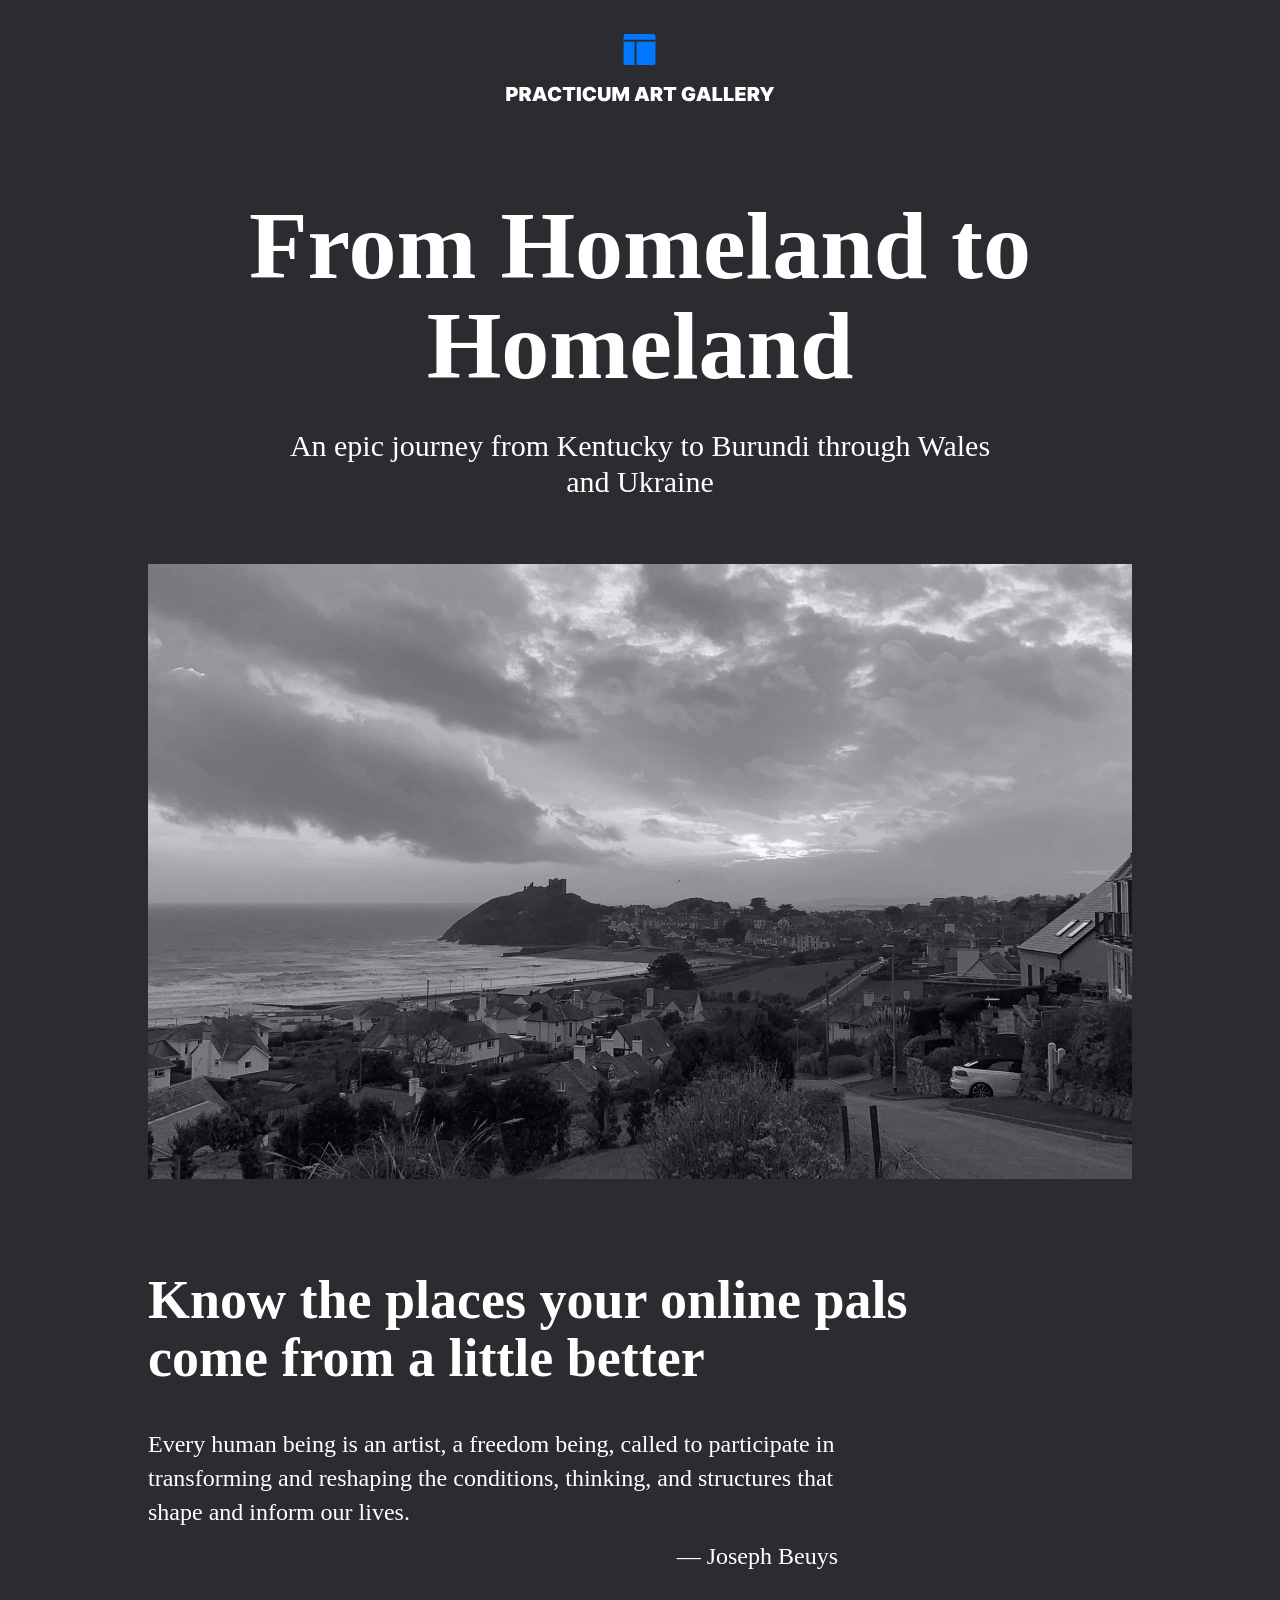
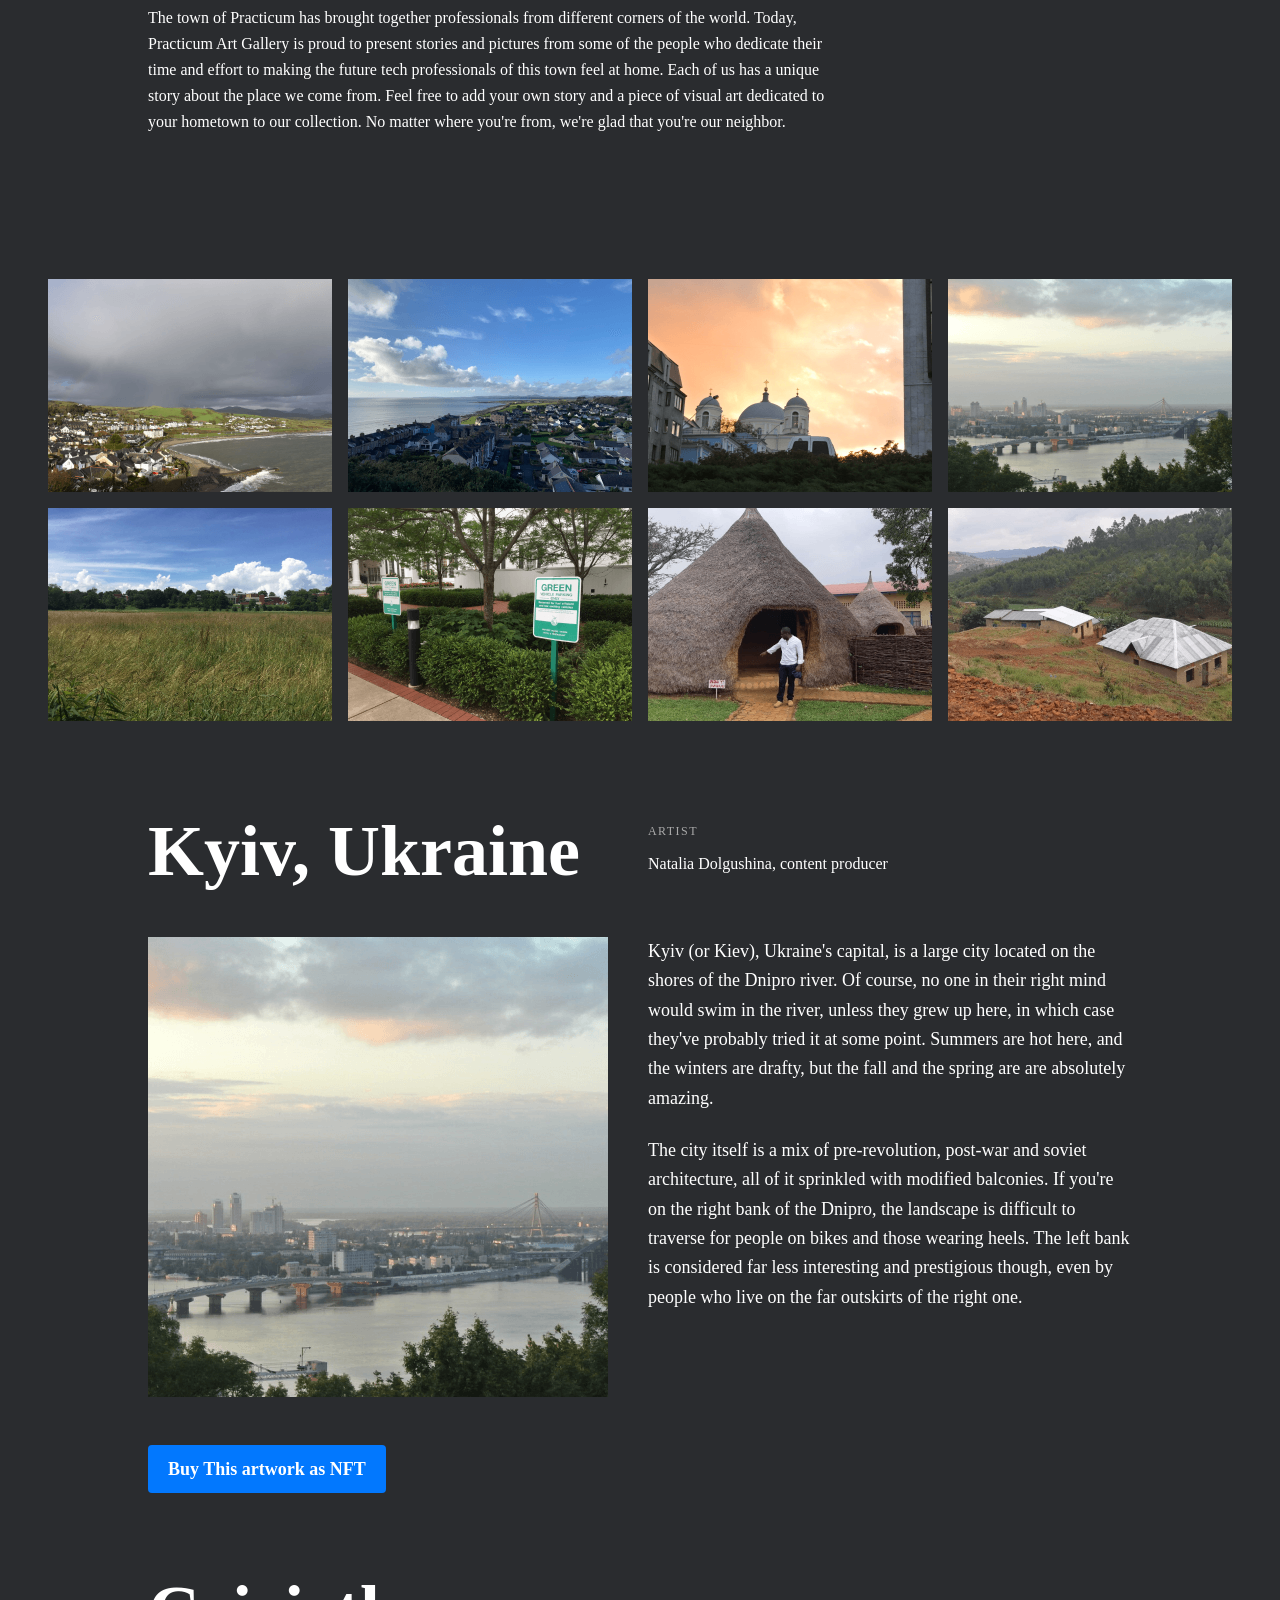
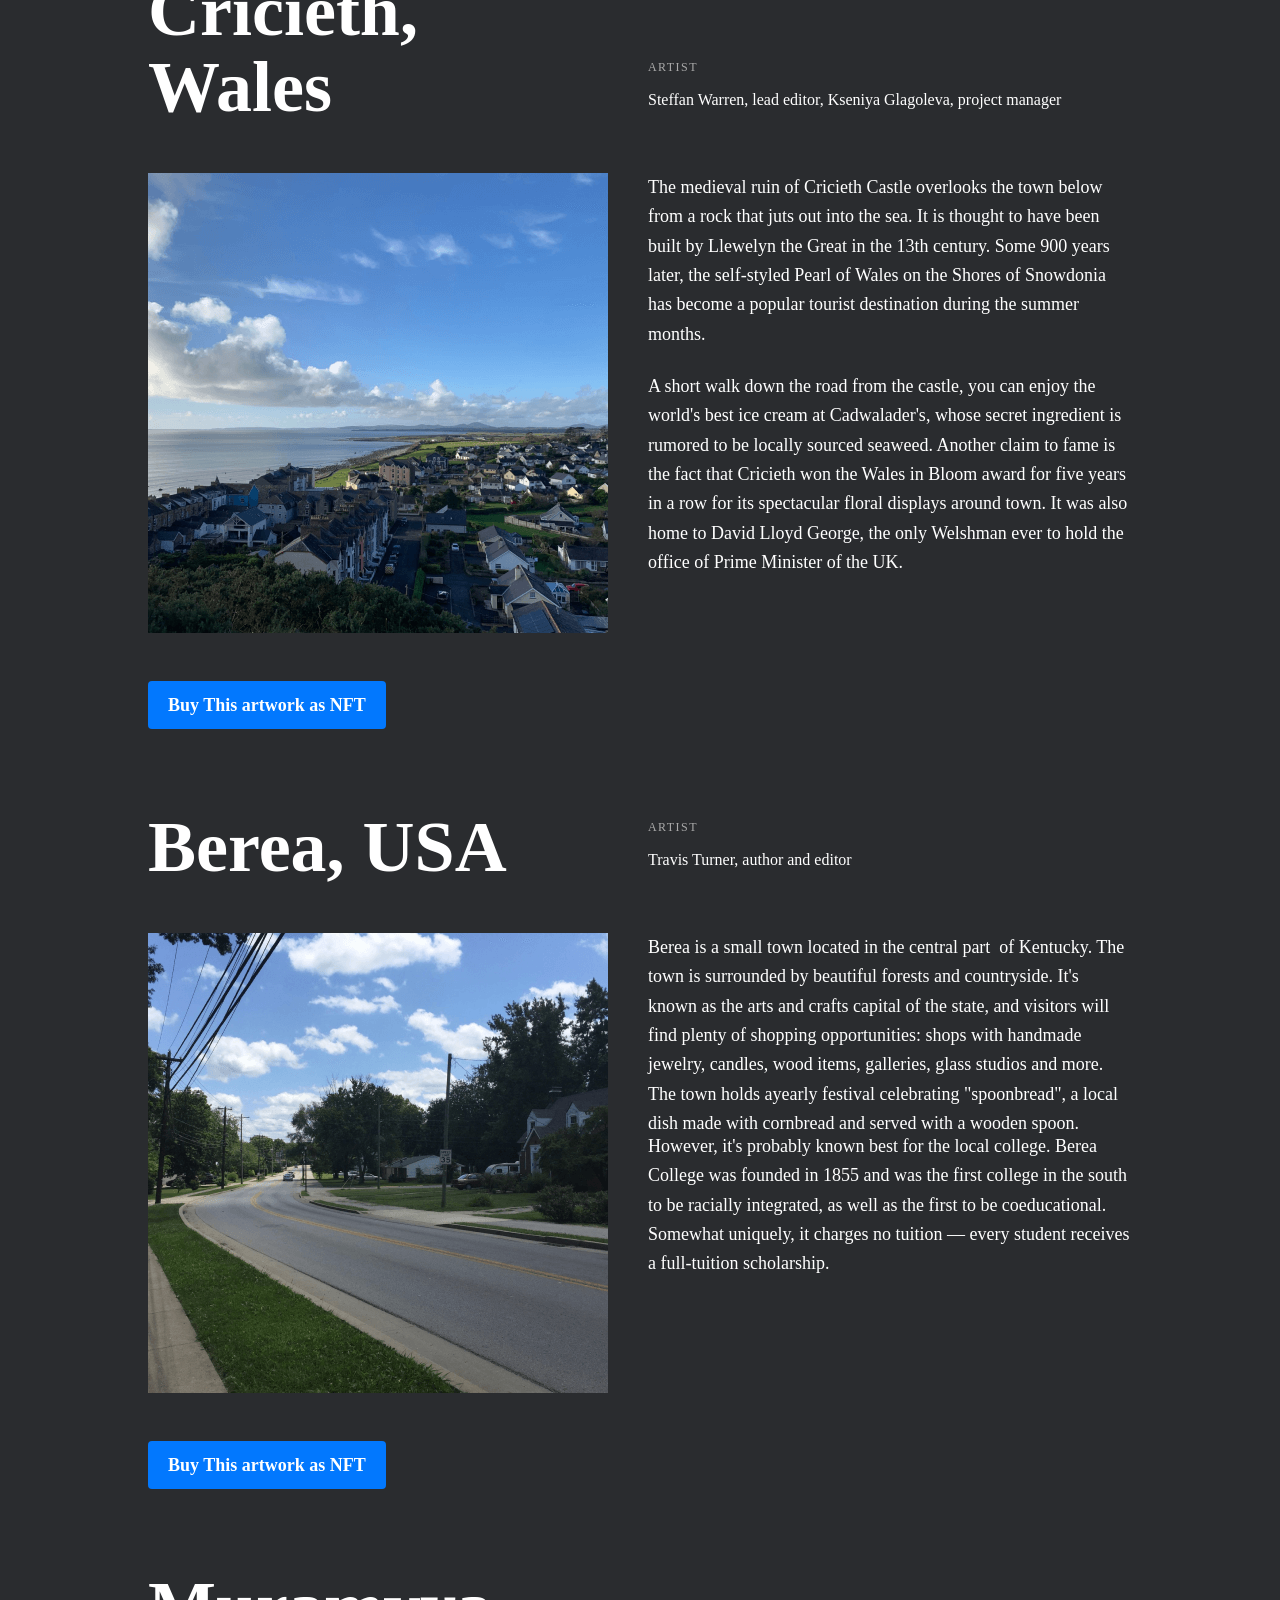
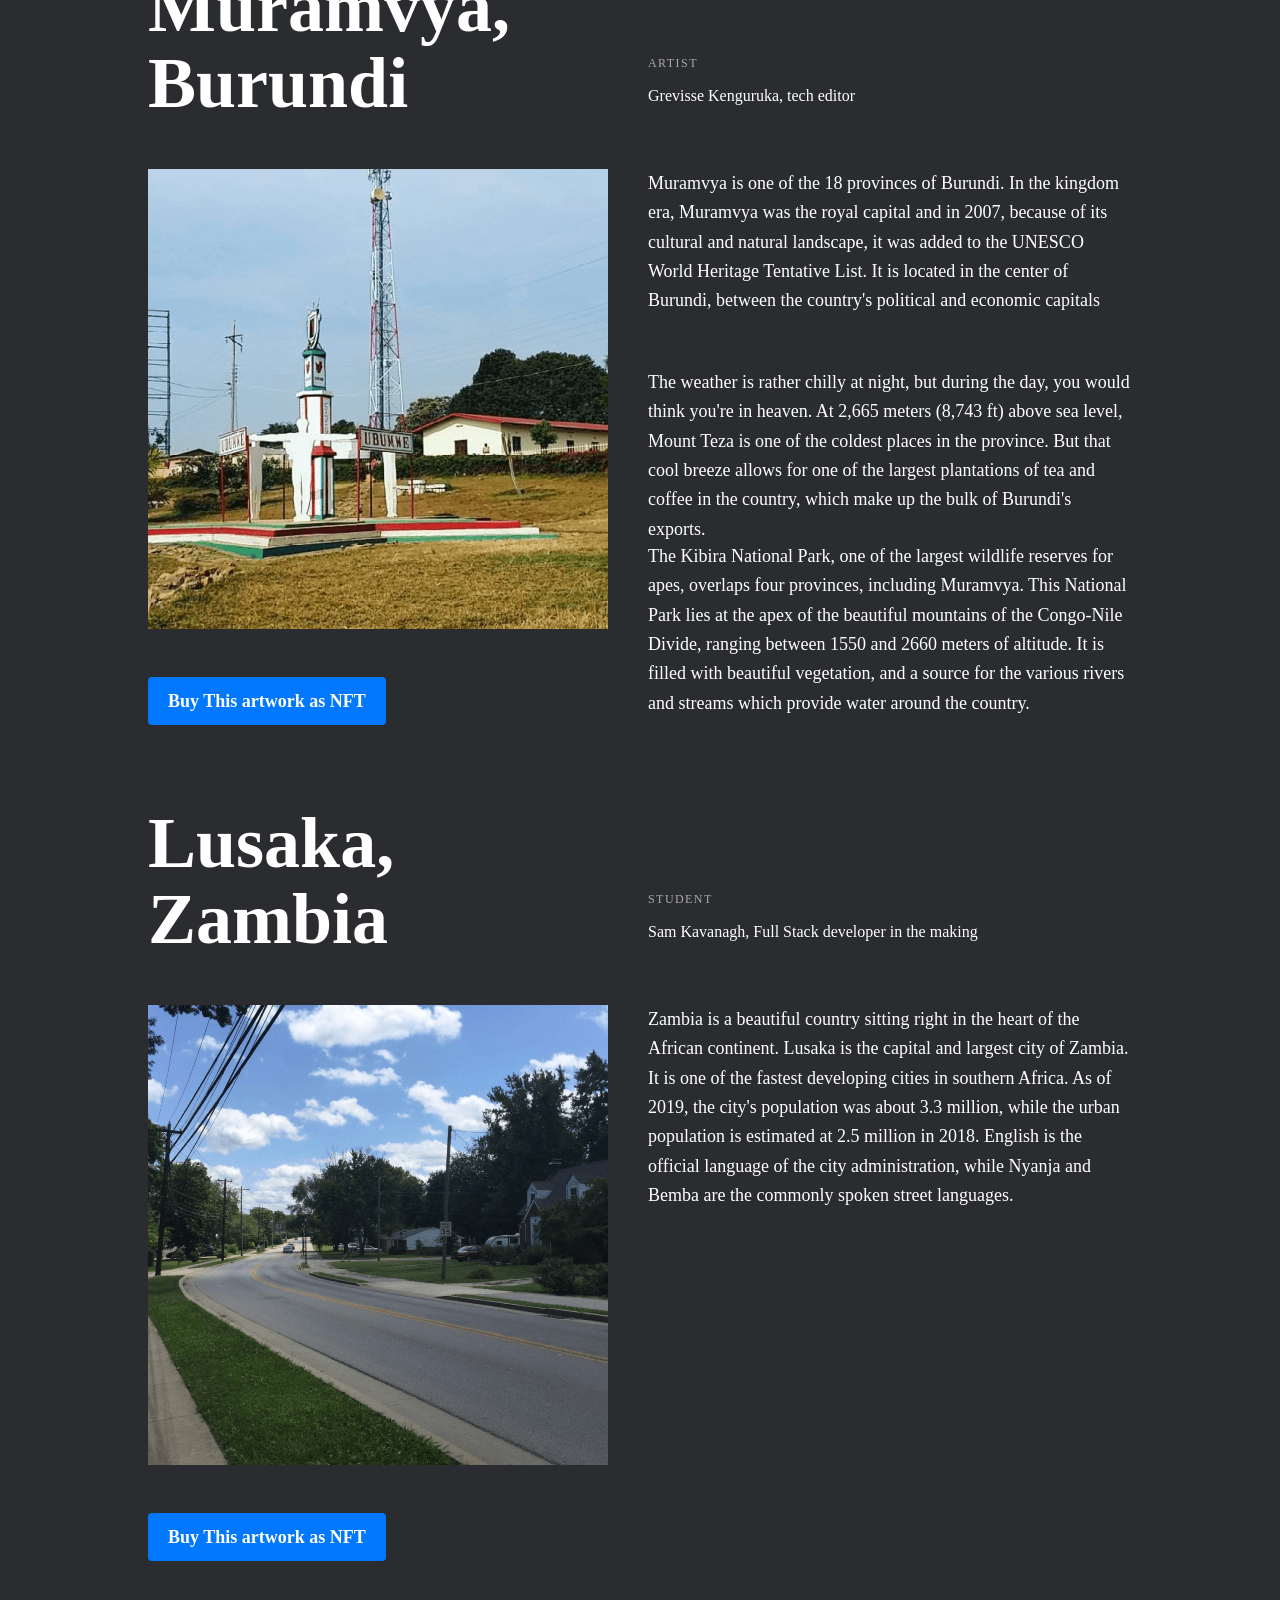
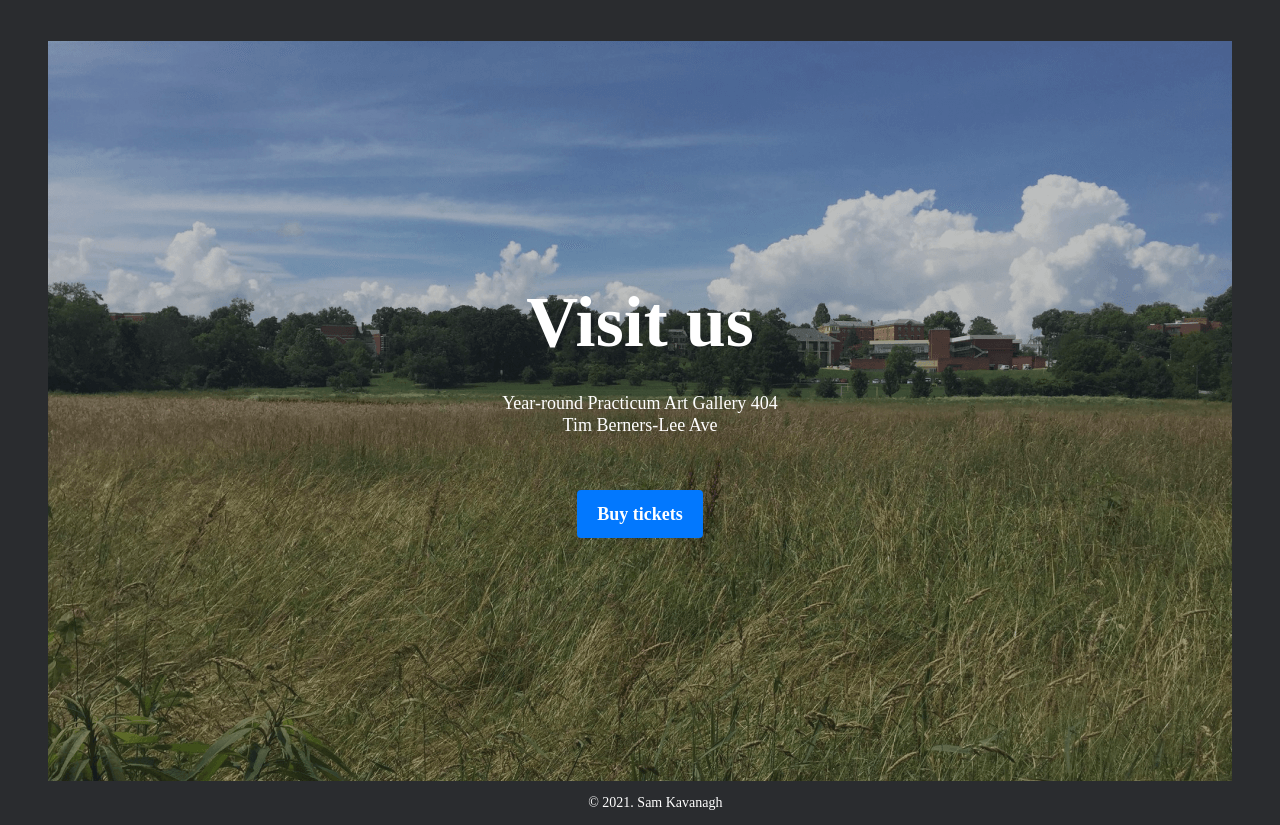
==== Downloads/web_project_3-master/web_project_3/index.html @ 8c8fec41 "project 3 main" ====
<!DOCTYPE html>
<html lang="en">
    <head>
        <meta charset="UTF-8" />
        <meta name="viewport" content="width=device-width, initial-scale=1.0" />
        <title>From Homeland to Homeland</title>
        <link href="./pages/index.css" rel="stylesheet" />
    </head>
    <body class="page">
        <header class="header">
            <img src="images/__logo.svg" alt="logo" class="header__logo" />
        </header>
        <section class="lead">
            <h1 class="lead__title">From Homeland to Homeland</h1>
            <p class="lead__subtitle">An epic journey from Kentucky to Burundi through Wales and Ukraine</p>
            <img class="lead__image" src="images/kalegin-michail-179870-unsplash.png" alt=" Black and white picture landscape picture of the detached houses by the coast with a castle in the distances on a mountain top" />
        </section>
        <section class="intro section_narrow">
            <div class="intro__container">
                <h2 class="intro__title">Know the places your online pals come from a little better</h2>
                <p class="intro__text">Every human being is an artist, a freedom being, called to participate in transforming and reshaping the conditions, thinking, and structures that shape and inform our lives.</p>
                <p class="intro__text">— Joseph Beuys</p>
                <p class="intro__text">
                    The town of Practicum has brought together professionals from different corners of the world. Today, Practicum Art Gallery is proud to present stories and pictures from some of the people who dedicate their time and
                    effort to making the future tech professionals of this town feel at home. Each of us has a unique story about the place we come from. Feel free to add your own story and a piece of visual art dedicated to your hometown
                    to our collection. No matter where you're from, we're glad that you're our neighbor.
                </p>
            </div>
        </section>
        <section class="photo-grid section">
            <img class="photo-grid__item" src="images/__item-7.png" alt="coastal town landsacpe picture" />
            <img class="photo-grid__item" src="images/__item-6.png" alt="coastal town landsacpe picture" />
            <img class="photo-grid__item" src="images/__item-5.png" alt="coastal town landsacpe picture" />
            <img class="photo-grid__item" src="images/__item-4.png" alt="coastal town landsacpe picture" />
            <img class="photo-grid__item" src="images/__item.png" alt="coastal town landsacpe picture" />
            <img class="photo-grid__item" src="images/__item-1.png" alt="coastal town landsacpe picture" />
            <img class="photo-grid__item" src="images/__item-2.png" alt="coastal town landsacpe picture" />
            <img class="photo-grid__item" src="images/__item-3.png" alt="coastal town landsacpe picture" />
        </section>
        <section class="places section_narrow">
            <article class="place">
                <h2 class="place__title">Kyiv, Ukraine</h2>
                <div class="place__website">
                    <p class="place__url-heading">Artist</p>
                    <p class="place__artist">Natalia Dolgushina, content producer</p>
                </div>
                <img class="place__image" src="images/__image.png" alt="city by the shore" />
                <div class="place__text">
                    <p class="place__paragraph">
                        Kyiv (or Kiev), Ukraine's capital, is a large city located on the shores of the Dnipro river. Of course, no one in their right mind would swim in the river, unless they grew up here, in which case they've probably
                        tried it at some point. Summers are hot here, and the winters are drafty, but the fall and the spring are are absolutely amazing.
                    </p>
                    <p class="place__paragraph">
                        The city itself is a mix of pre-revolution, post-war and soviet architecture, all of it sprinkled with modified balconies. If you're on the right bank of the Dnipro, the landscape is difficult to traverse for people
                        on bikes and those wearing heels. The left bank is considered far less interesting and prestigious though, even by people who live on the far outskirts of the right one.
                    </p>
                </div>
                <a class="button" href="https://www.theverge.com/22310188/nft-explainer-what-is-blockchain-crypto-art-faq">Buy This artwork as NFT</a>
            </article>
            <article class="place">
                <h2 class="place__title">Cricieth, Wales</h2>
                <div class="place__website">
                    <p class="place__url-heading">Artist</p>
                    <p class="place__artist">Steffan Warren, lead editor, Kseniya Glagoleva, project manager</p>
                </div>
                <img class="place__image" src="images/__image-1.png" alt="city by the shore" />
                <div class="place__text">
                    <p class="place__paragraph">
                        The medieval ruin of Cricieth Castle overlooks the town below from a rock that juts out into the sea. It is thought to have been built by Llewelyn the Great in the 13th century. Some 900 years later, the self-styled
                        Pearl of Wales on the Shores of Snowdonia has become a popular tourist destination during the summer months.
                    </p>
                    <p class="place__paragraph">
                        A short walk down the road from the castle, you can enjoy the world's best ice cream at Cadwalader's, whose secret ingredient is rumored to be locally sourced seaweed. Another claim to fame is the fact that Cricieth
                        won the Wales in Bloom award for five years in a row for its spectacular floral displays around town. It was also home to David Lloyd George, the only Welshman ever to hold the office of Prime Minister of the UK.
                    </p>
                </div>
                <a class="button" href="https://www.theverge.com/22310188/nft-explainer-what-is-blockchain-crypto-art-faq">Buy This artwork as NFT</a>
            </article>
            <article class="place">
                <h2 class="place__title">Berea, USA</h2>
                <div class="place__website">
                    <p class="place__url-heading">Artist</p>
                    <p class="place__artist">Travis Turner, author and editor</p>
                </div>
                <img class="place__image" src="images/__image-2.png" alt="city by the shore" />
                <div class="place__text">
                    <p class="place__paragraph">
                        Berea is a small town located in the central part  of Kentucky. The town is surrounded by beautiful forests and countryside. It's known as the arts and crafts capital of the state, and visitors will find plenty of
                        shopping opportunities: shops with handmade jewelry, candles, wood items, galleries, glass studios and more. The town holds ayearly festival celebrating "spoonbread", a local dish made with cornbread and served with
                        a wooden spoon.
                    </p>
                    <p class="place__paragraph">
                        However, it's probably known best for the local college. Berea College was founded in 1855 and was the first college in the south to be racially integrated, as well as the first to be coeducational. Somewhat
                        uniquely, it charges no tuition — every student receives a full-tuition scholarship.
                    </p>
                </div>
                <a class="button" href="https://www.theverge.com/22310188/nft-explainer-what-is-blockchain-crypto-art-faq">Buy This artwork as NFT</a>
            </article>
            <article class="place">
                <h2 class="place__title">Muramvya, Burundi</h2>
                <div class="place__website">
                    <p class="place__url-heading">Artist</p>
                    <p class="place__artist">Grevisse Kenguruka, tech editor</p>
                </div>
                <img class="place__image" src="images/__image-3.png" alt="city by the shore" />
                <div class="place__text">
                    <p class="place__paragraph">
                        Muramvya is one of the 18 provinces of Burundi. In the kingdom era, Muramvya was the royal capital and in 2007, because of its cultural and natural landscape, it was added to the UNESCO World Heritage Tentative List.
                        It is located in the center of Burundi, between the country's political and economic capitals
                    </p>
                    <p class="place__paragraph">
                        The weather is rather chilly at night, but during the day, you would think you're in heaven. At 2,665 meters (8,743 ft) above sea level, Mount Teza is one of the coldest places in the province. But that cool breeze
                        allows for one of the largest plantations of tea and coffee in the country, which make up the bulk of Burundi's exports.
                    </p>
                    <p class="place__paragraph">
                        The Kibira National Park, one of the largest wildlife reserves for apes, overlaps four provinces, including Muramvya. This National Park lies at the apex of the beautiful mountains of the Congo-Nile Divide, ranging
                        between 1550 and 2660 meters of altitude. It is filled with beautiful vegetation, and a source for the various rivers and streams which provide water around the country.
                    </p>
                </div>
                <a class="button" href="https://www.theverge.com/22310188/nft-explainer-what-is-blockchain-crypto-art-faq">Buy This artwork as NFT</a>
            </article>
            <article class="place">
                <h2 class="place__title">Lusaka, Zambia</h2>
                <div class="place__website">
                    <p class="place__url-heading">Student</p>
                    <p class="place__artist">Sam Kavanagh, Full Stack developer in the making</p>
                </div>
                <img class="place__image" src="images/__image-2.png" alt="Ariel photo of a lusaka's commerical centre, high rise buildings and roads" />
                <div class="place__text">
                    <p class="place__paragraph">
                        Zambia is a beautiful country sitting right in the heart of the African continent. Lusaka is the capital and largest city of Zambia. It is one of the fastest developing cities in southern Africa. As of 2019, the
                        city's population was about 3.3 million, while the urban population is estimated at 2.5 million in 2018. English is the official language of the city administration, while Nyanja and Bemba are the commonly spoken
                        street languages.
                    </p>
                </div>
                <a class="button" href="https://www.theverge.com/22310188/nft-explainer-what-is-blockchain-crypto-art-faq">Buy This artwork as NFT</a>
            </article>
        </section>
        <section class="cover section">
            <h3 class="cover__title">Visit us</h3>
            <p class="cover__subtitle">Year-round Practicum Art Gallery 404 Tim Berners-Lee Ave</p>
            <a class="button cover__button" href="#">Buy tickets</a>
        </section>
        <footer class="footer">
            <p class="footer__copyright">© 2021. Sam Kavanagh</p>
        </footer>
    </body>
</html>
---- Downloads/web_project_3-master/web_project_3/pages/index.css ----
@import url(../vendor/normalize.css);
@import url(../vendor/fonts/inter.css);
@import url(../blocks/page/page.css);
@import url(../blocks/section/section.css);
@import url(../blocks/section/_narrow/section_narrow.css);
@import url(../blocks/header/header.css);
@import url(../blocks/header/__logo/header__logo.css);
@import url(../blocks/lead/lead.css);
@import url(../blocks/lead/__title/lead__title.css);
@import url(../blocks/lead/__substitle/lead__subtitle.css);
@import url(../blocks/lead/__image/lead__image.css);
@import url(../blocks/content/content.css);
@import url(../blocks/intro/intro.css);
@import url(../blocks/intro/__container/intro__container.css);
@import url(../blocks/intro/__title/intro__title.css);
@import url(../blocks/intro/__text/intro__text.css);
@import url(../blocks/photo-grid/photo-grid.css);
@import url(../blocks/photo-grid/__item/photo-grid__item.css);
@import url(../blocks/places/places.css);
@import url(../blocks/places/place.css);
@import url(../blocks/places/place/__title/place__title.css);
@import url(../blocks/places/place/__website/place__website.css);
@import url(../blocks/places/place/__url-heading/place__url-heading.css);
@import url(../blocks/places/place/__artist/
@import url(../blocks/places/place/__image/place__image.css);
@import url(../blocks/places/place/__text/place__text.css);
@import url(../blocks/places/place/__paragraph/place__paragraph.css);
@import url(../blocks/button/button.css);
@import url(../blocks/cover/cover.css);
@import url(../blocks/cover/__title/cover__title.css);
@import url(../blocks/cover/__subtitle/cover__subtitle.css);
@import url(../blocks/cover/__button/cover__button.css);
@import url(../blocks/footer/footer.css);
@import url(../blocks/footer/__copyright/footer__copyright.css);
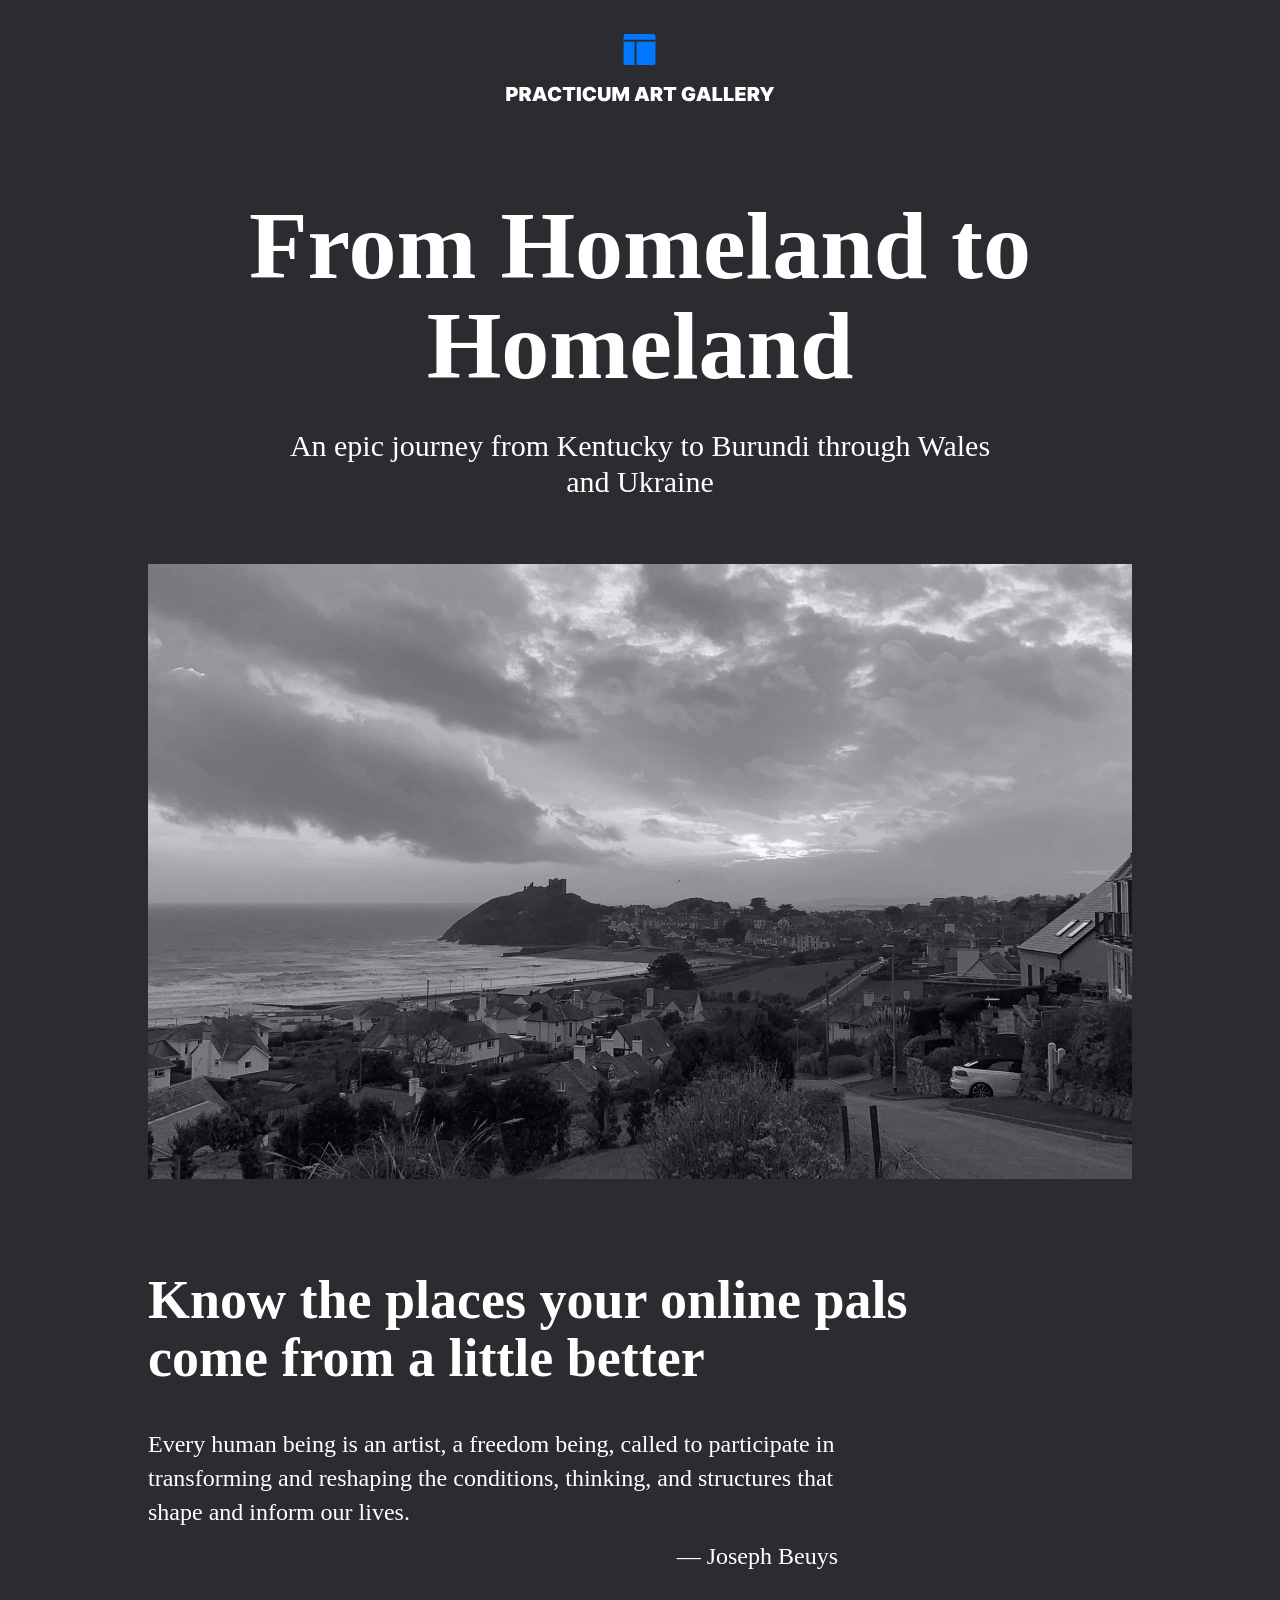
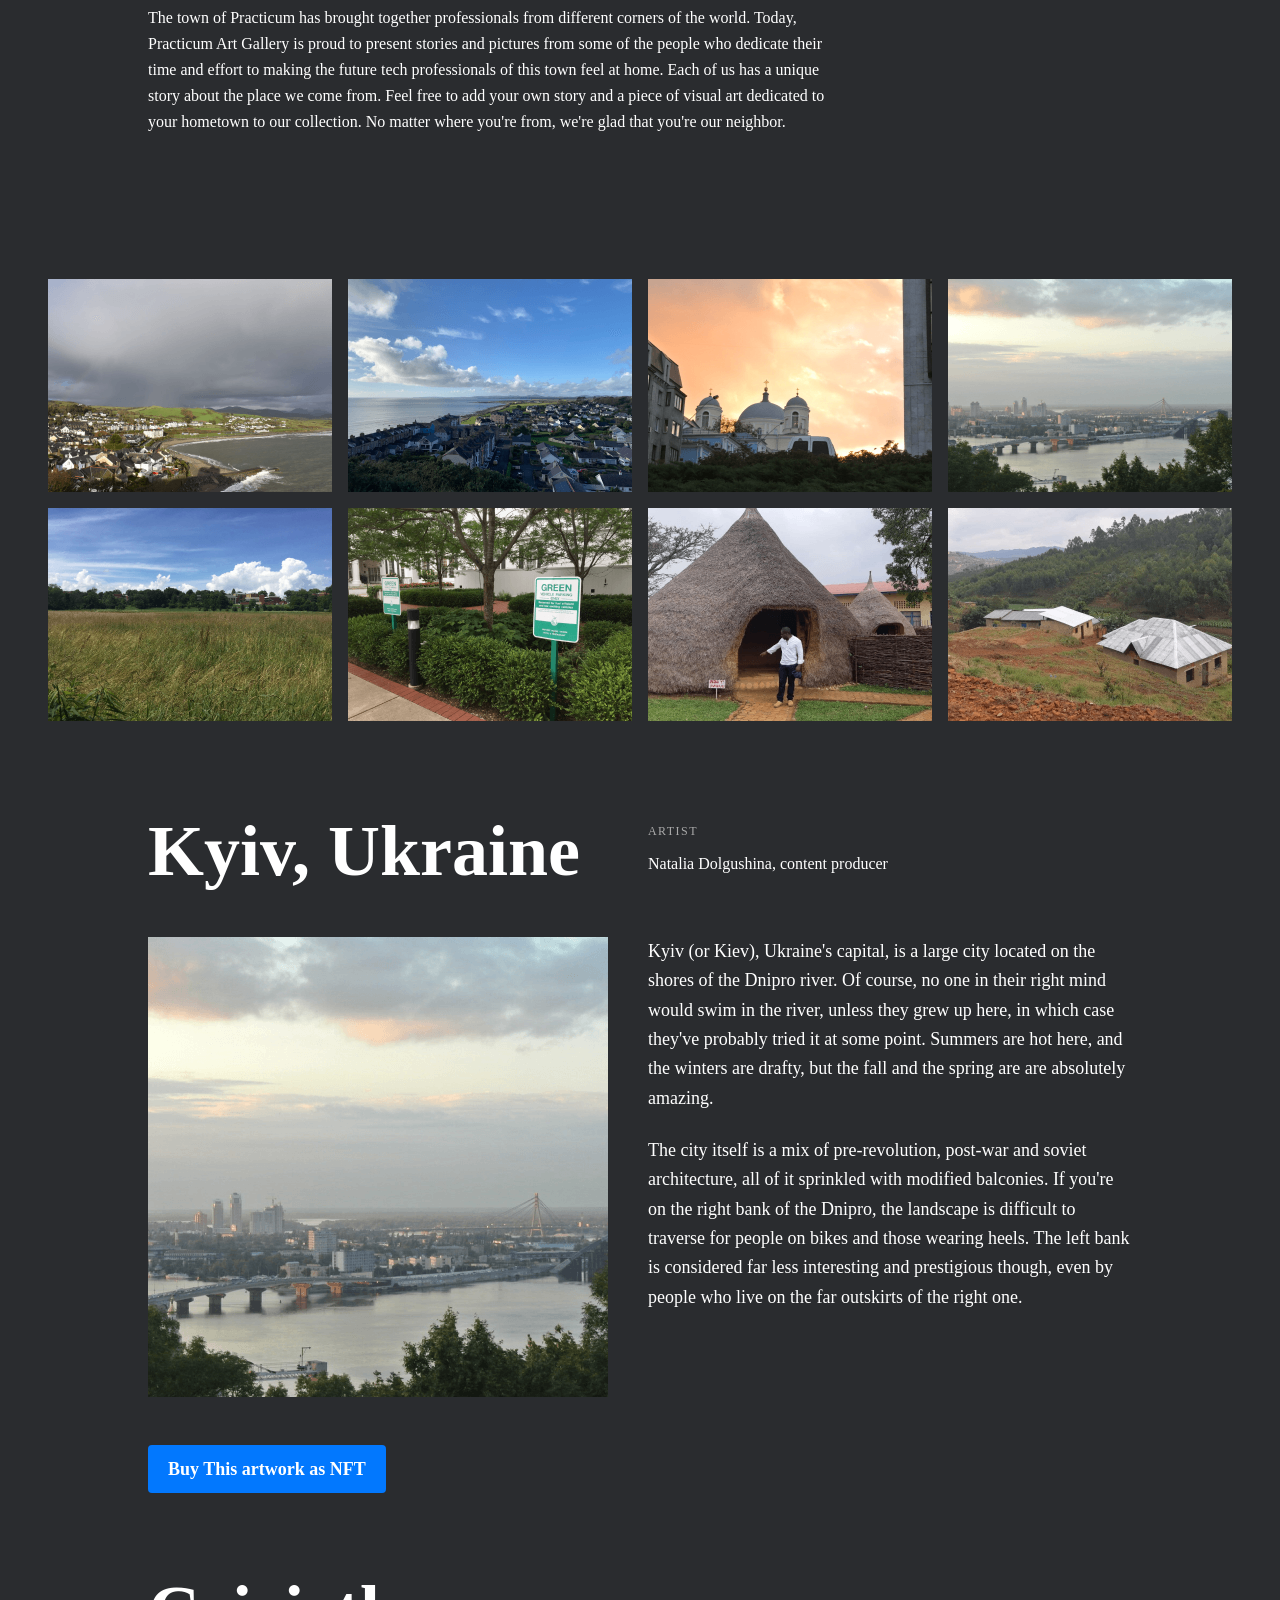
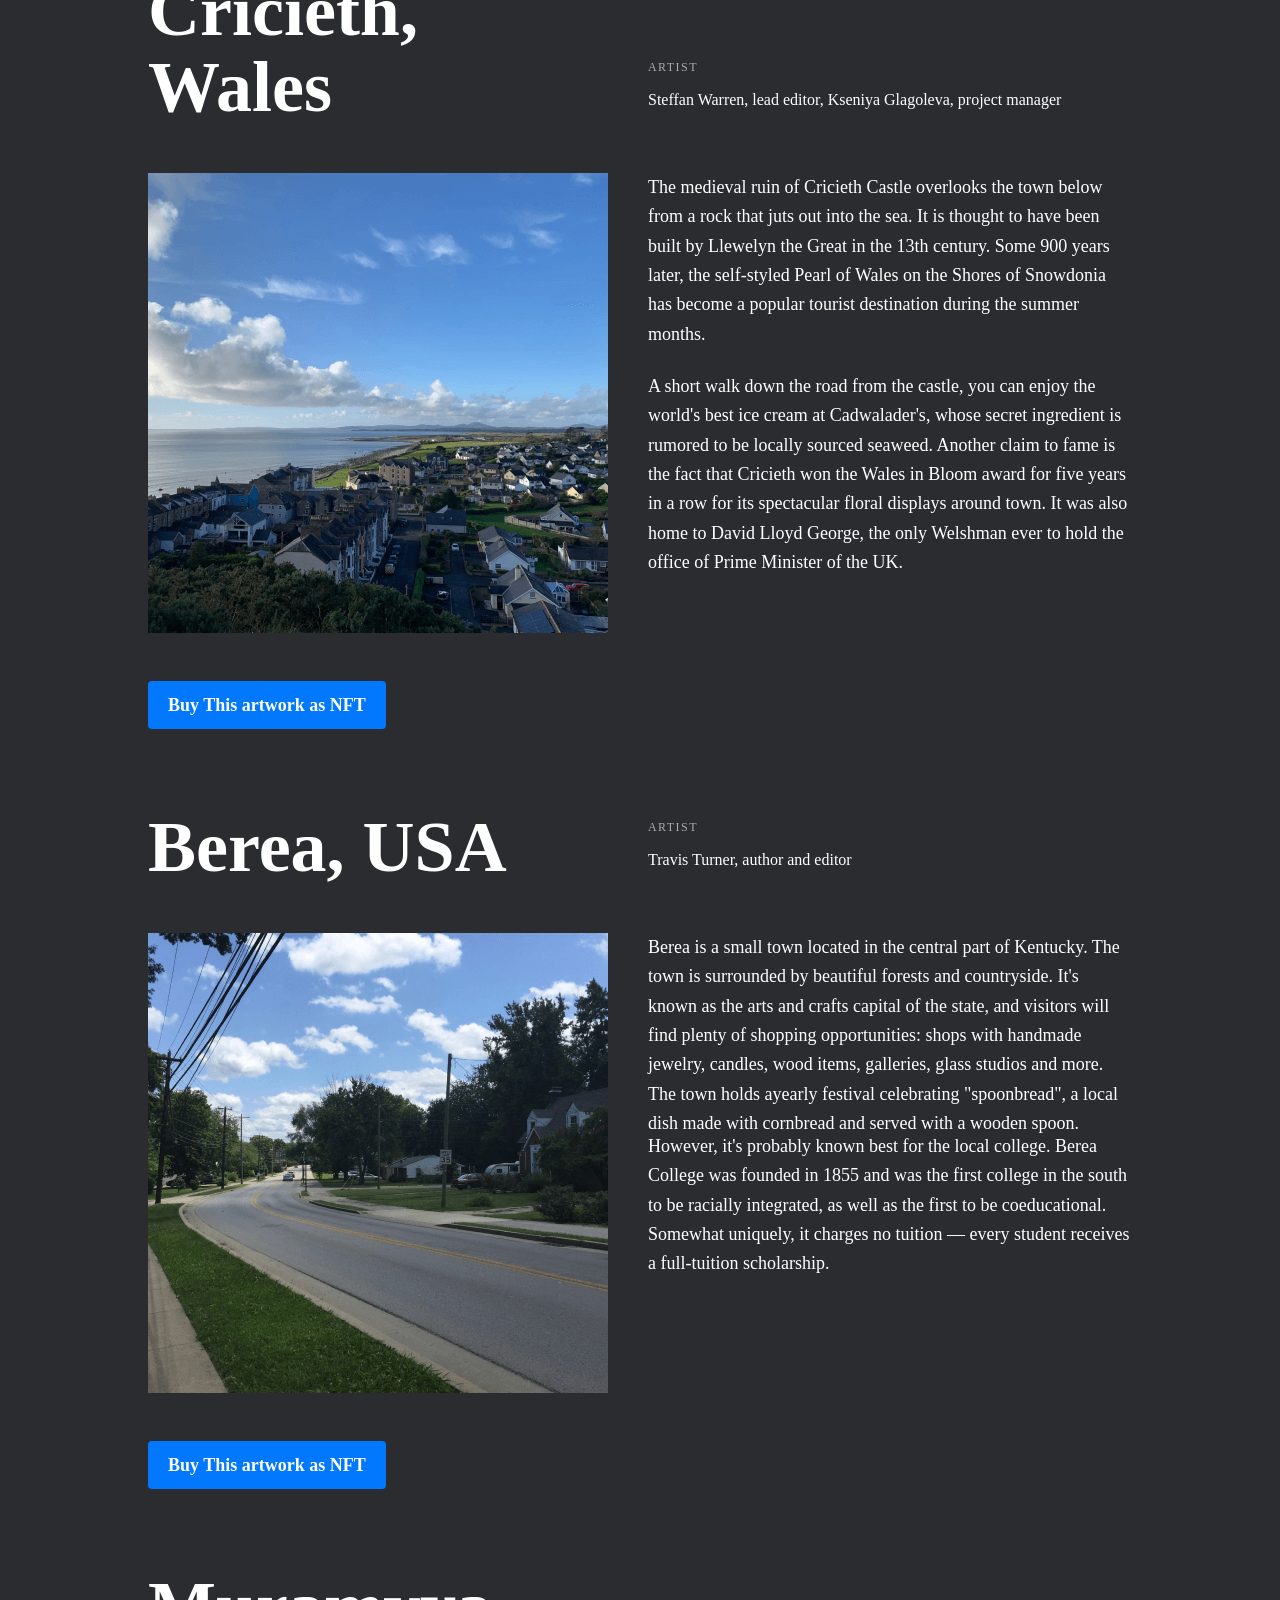
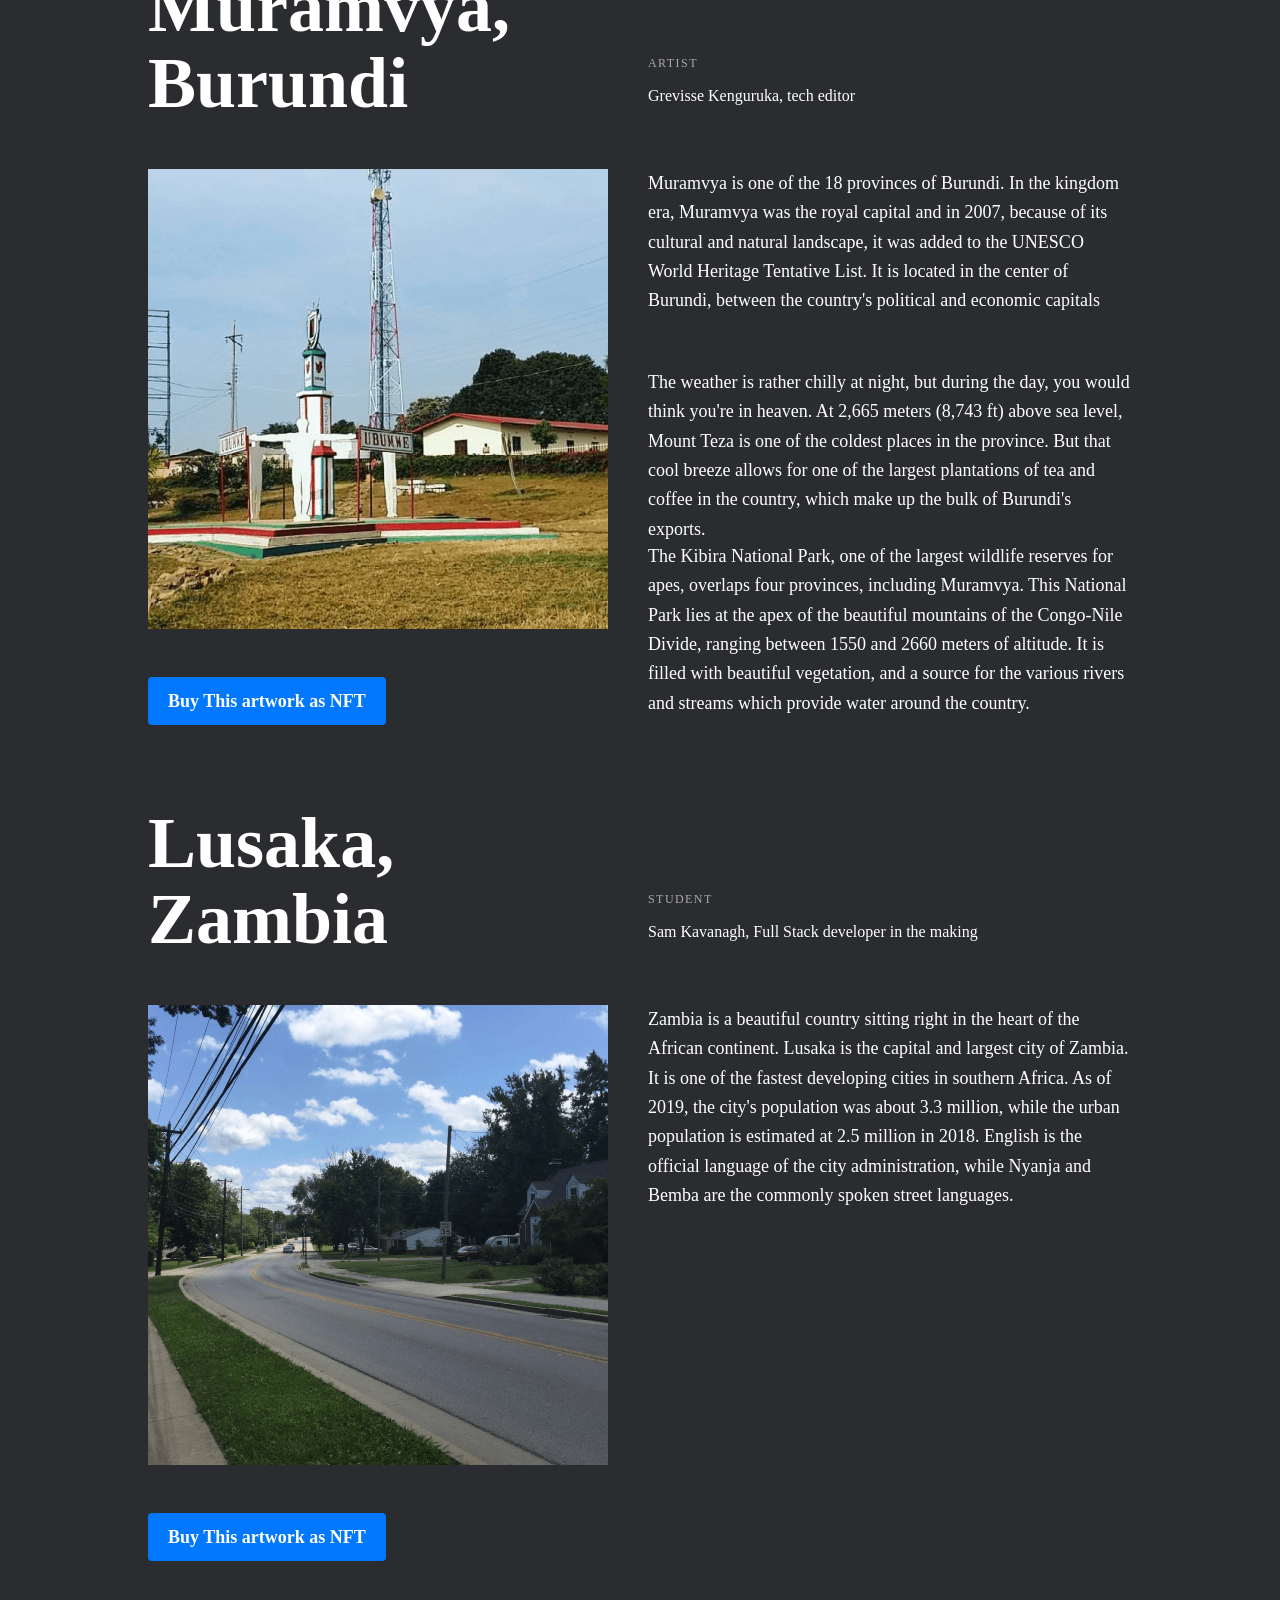
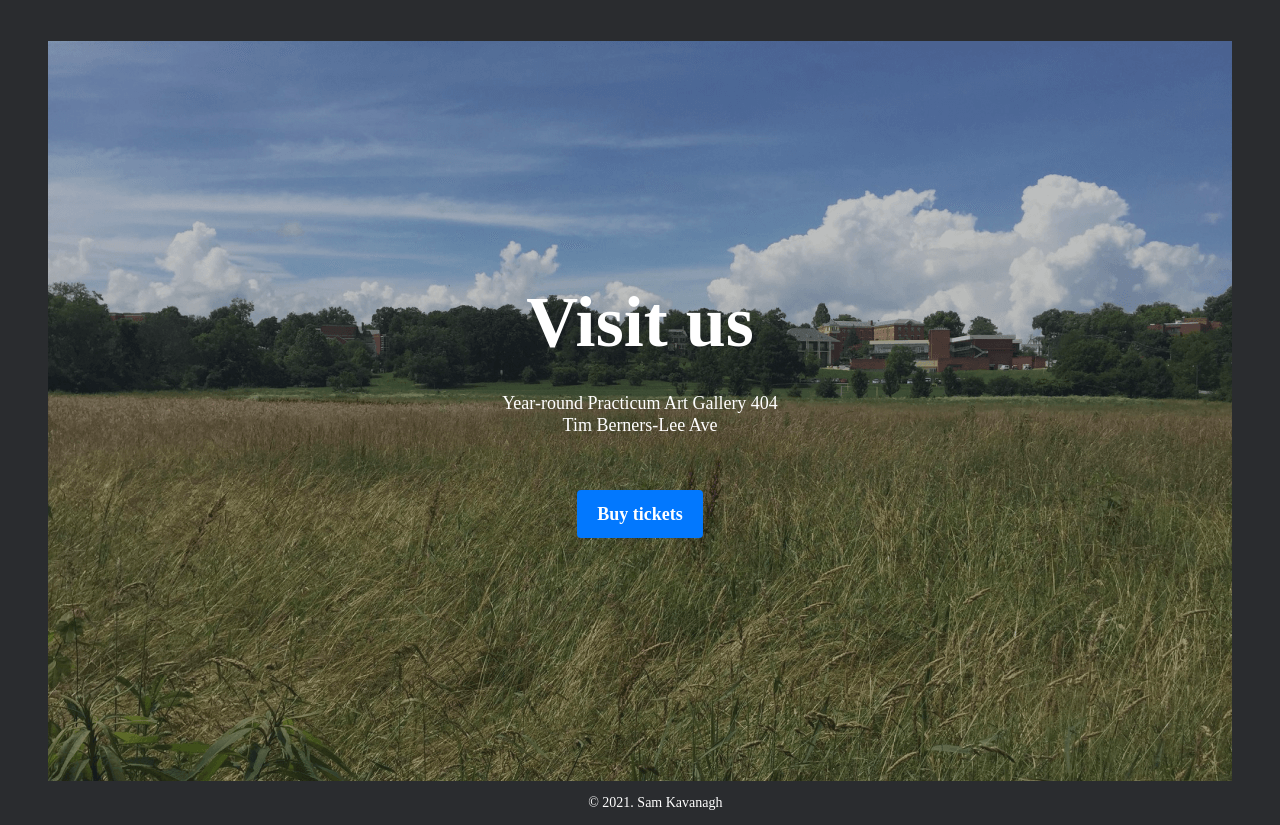
==== commit acd2011f: "project 3 main" ====
--- a/Downloads/web_project_3-master/web_project_3/index.html
+++ b/Downloads/web_project_3-master/web_project_3/index.html
@@ -85,8 +85,7 @@
                 <img class="place__image" src="images/__image-2.png" alt="city by the shore" />
                 <div class="place__text">
                     <p class="place__paragraph">
-                        Berea is a small town located in the central part  -of Kentucky. The town is surrounded by beautiful forests and countryside. It's known as the arts and crafts capital of the state, and visitors will find plenty of
+                        Berea is a small town located in the central part of Kentucky. The town is surrounded by beautiful forests and countryside. It's known as the arts and crafts capital of the state, and visitors will find plenty of
                         shopping opportunities: shops with handmade jewelry, candles, wood items, galleries, glass studios and more. The town holds ayearly festival celebrating "spoonbread", a local dish made with cornbread and served with
                         a wooden spoon.
                     </p>
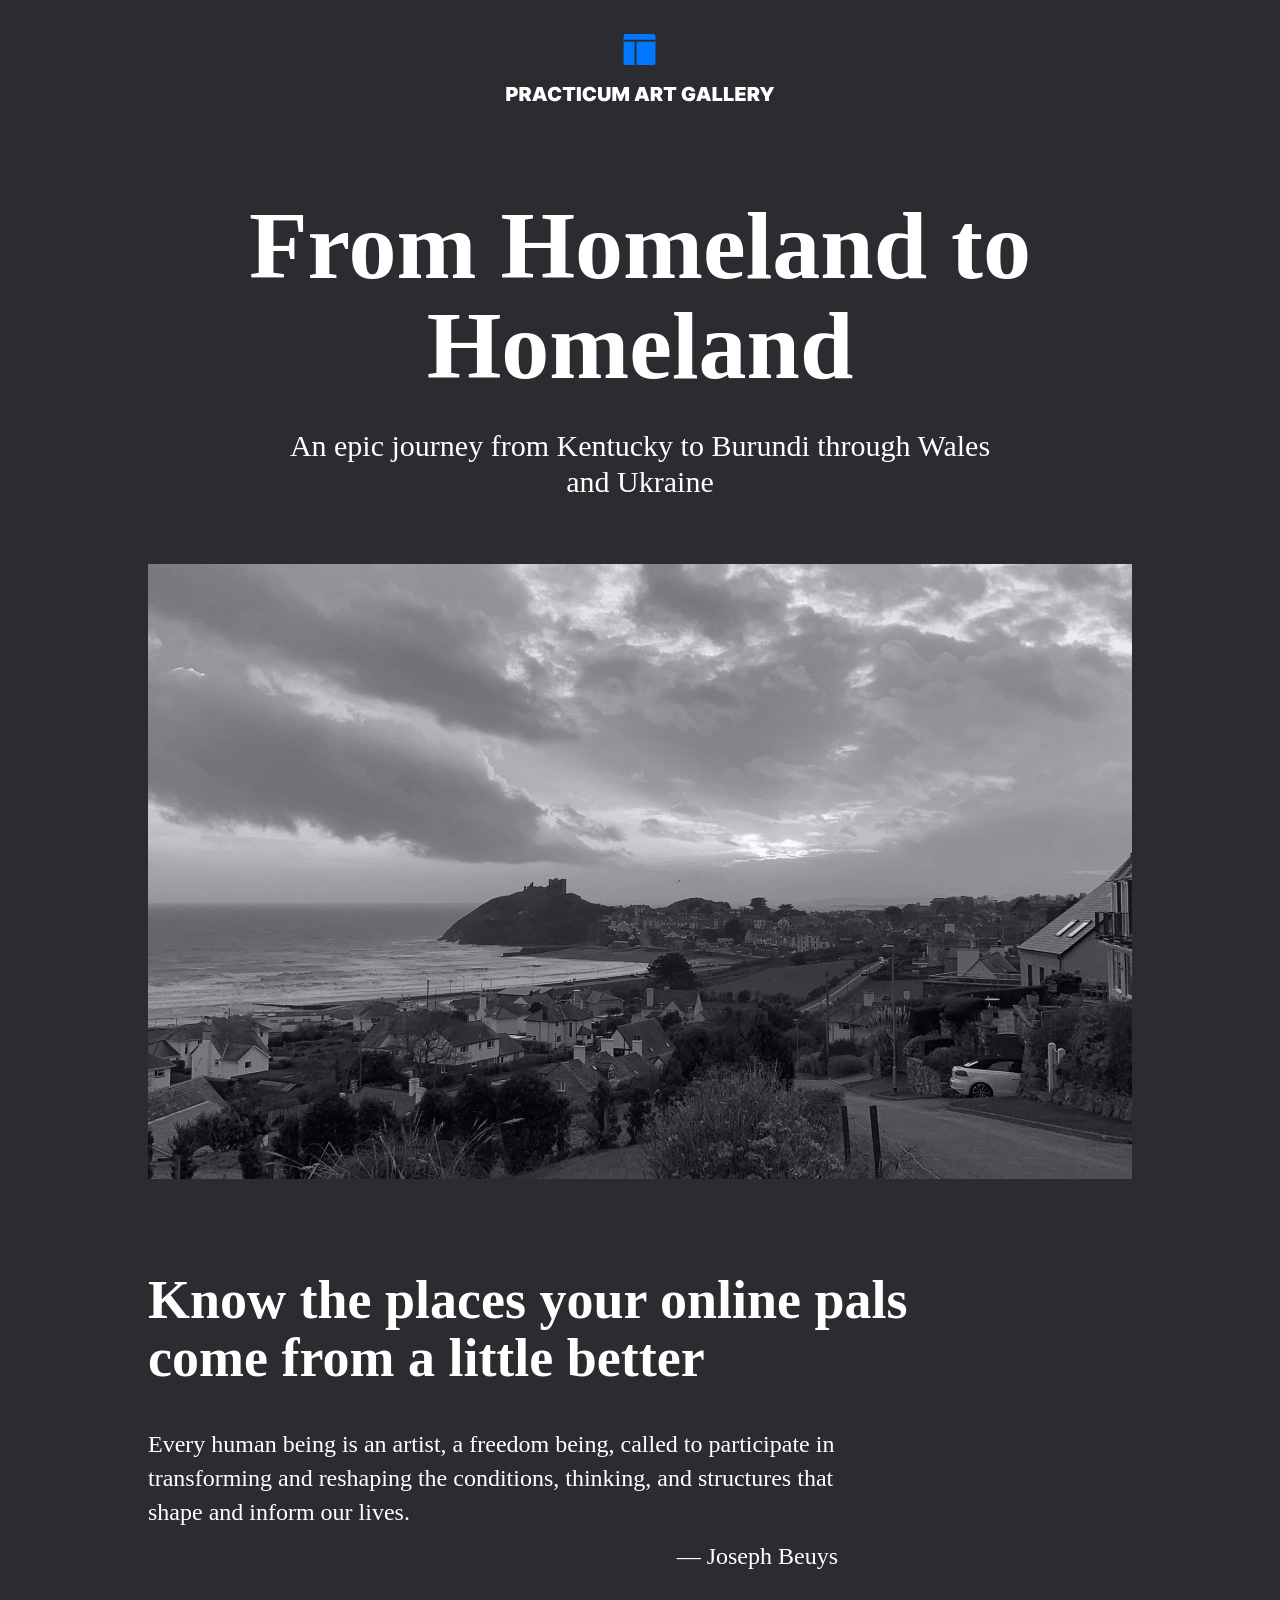
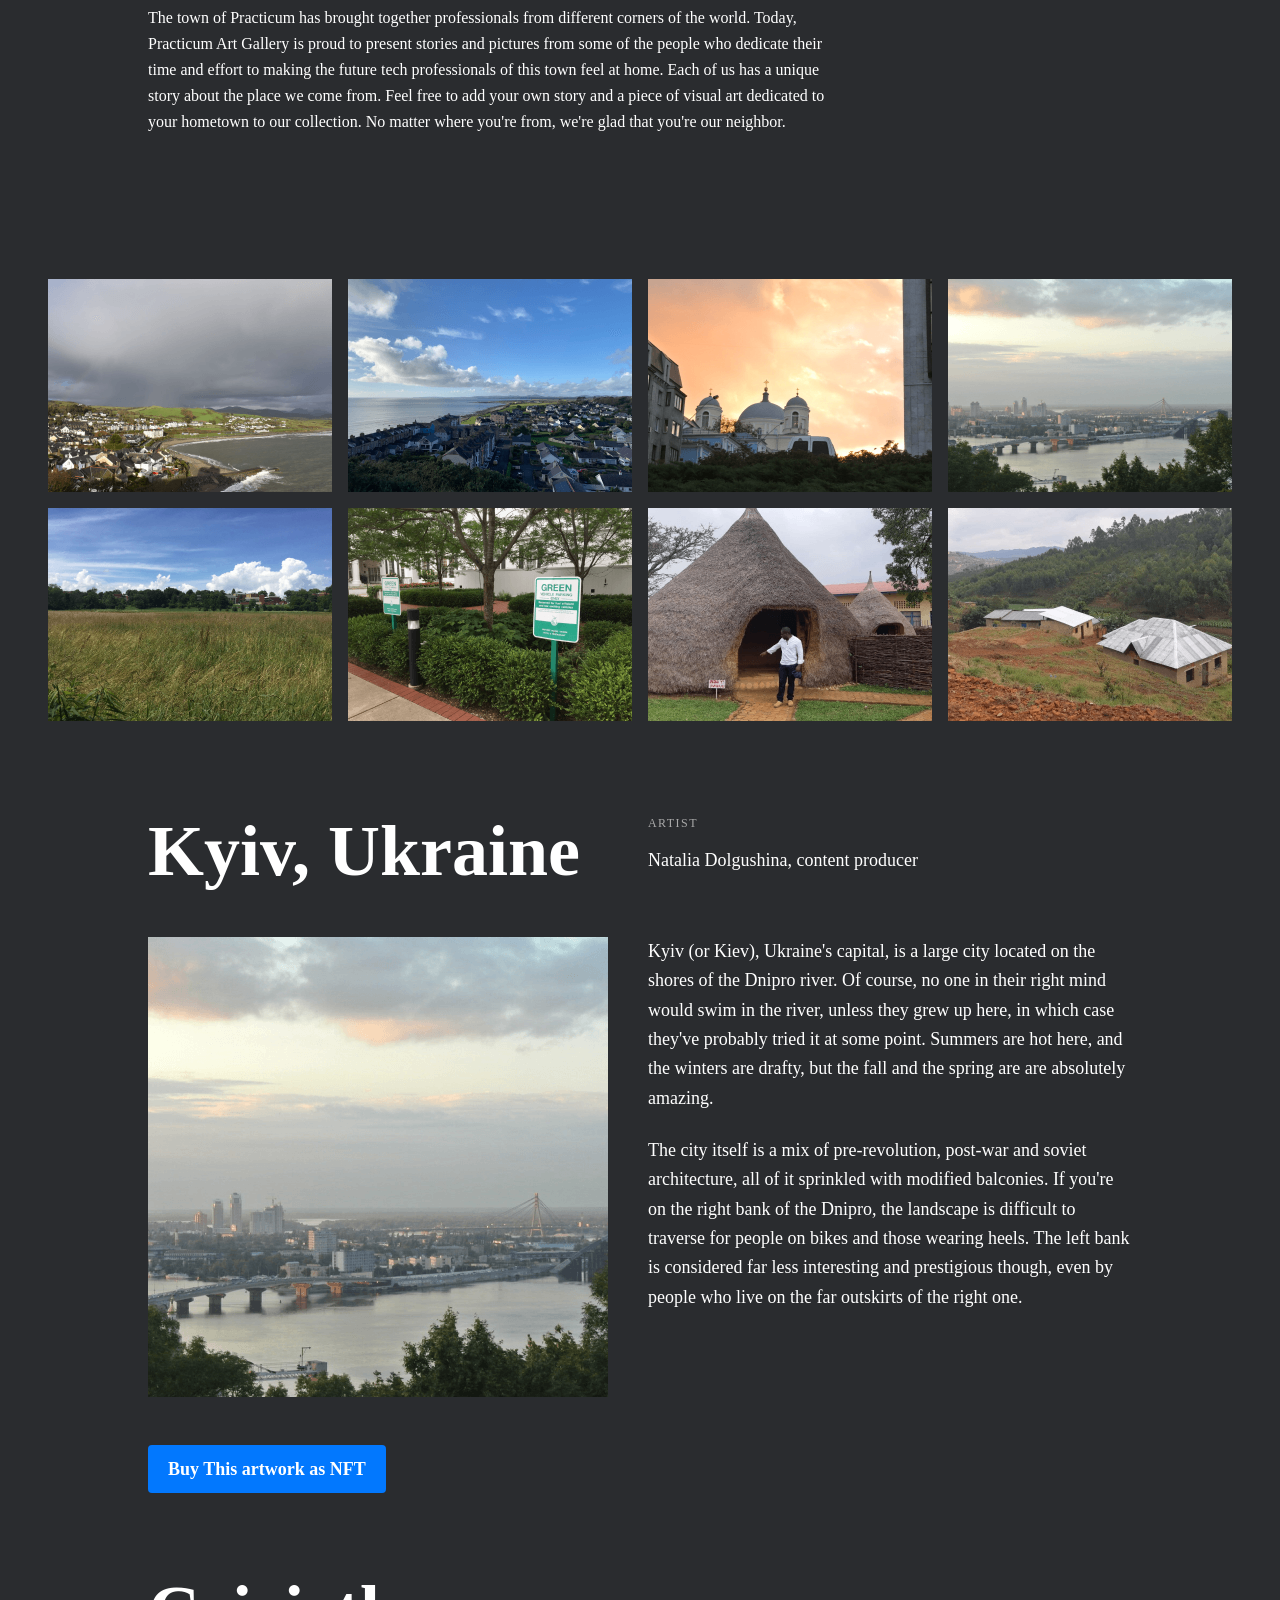
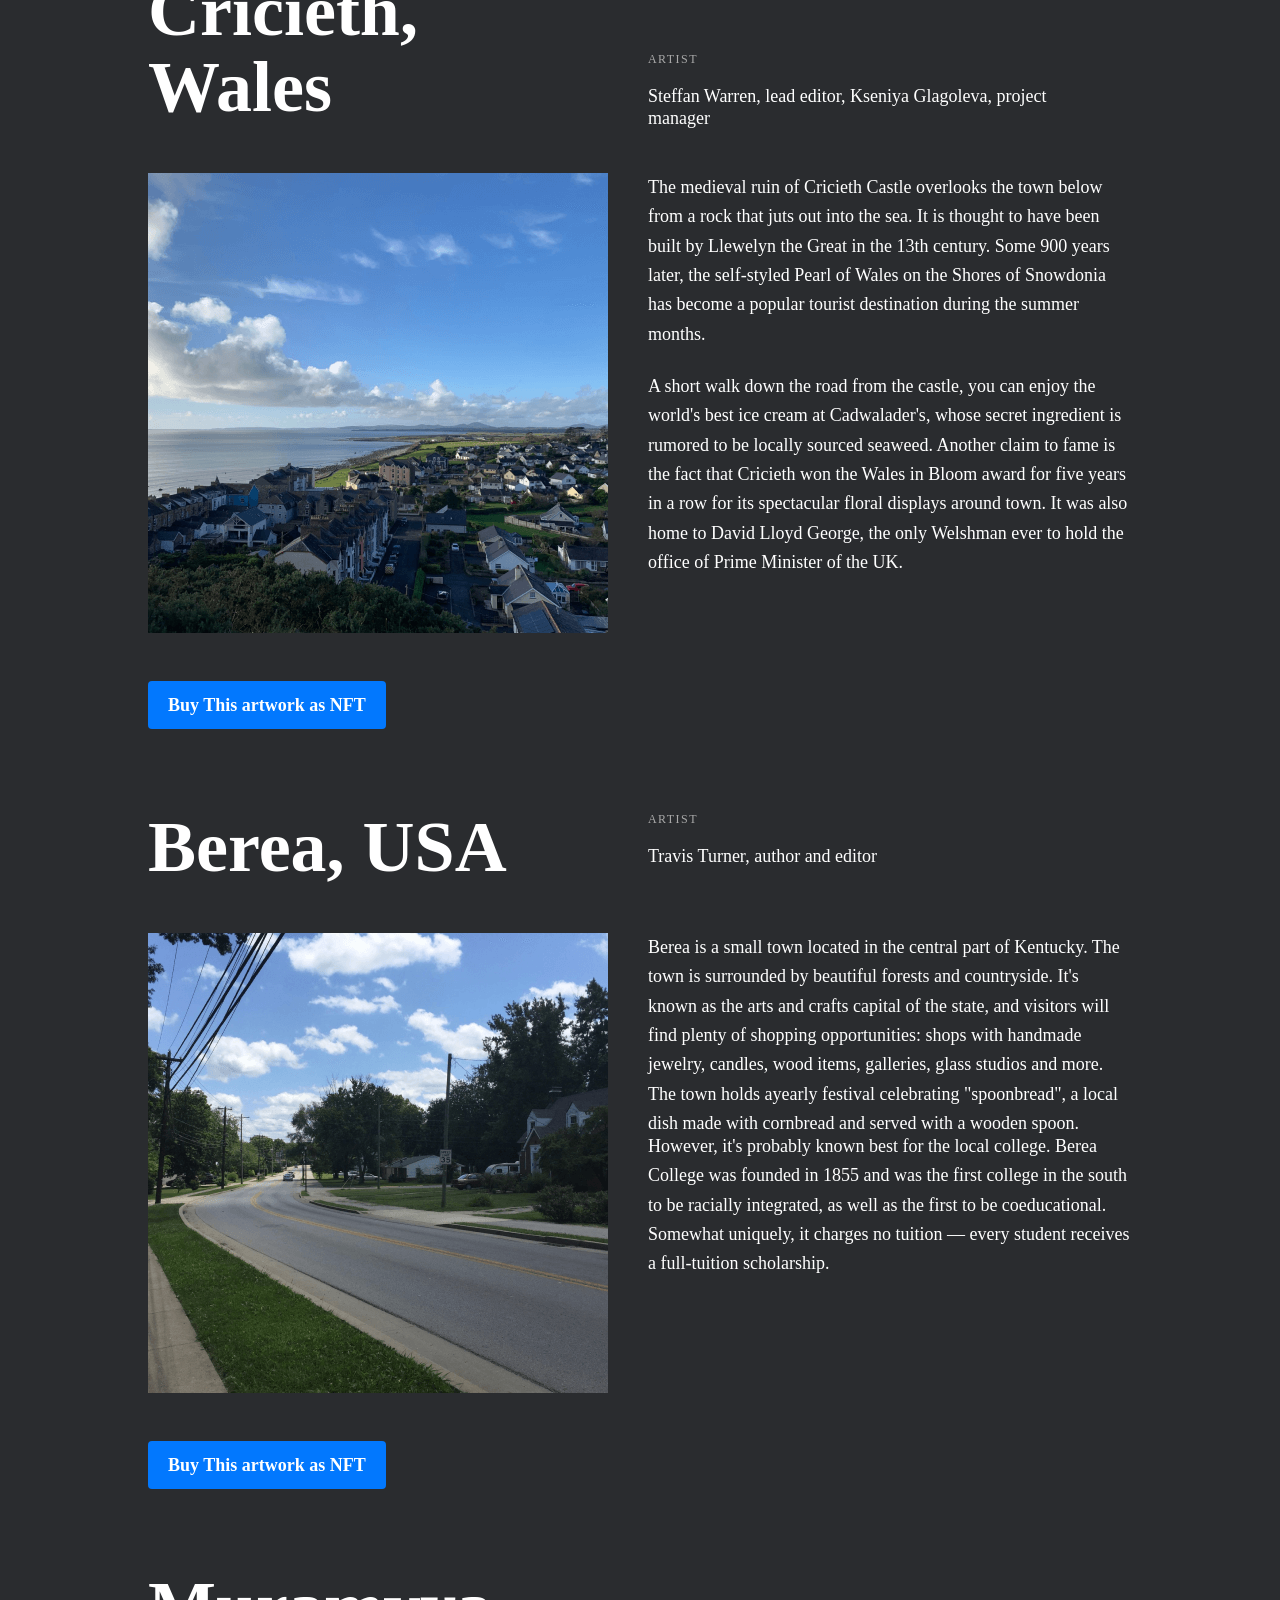
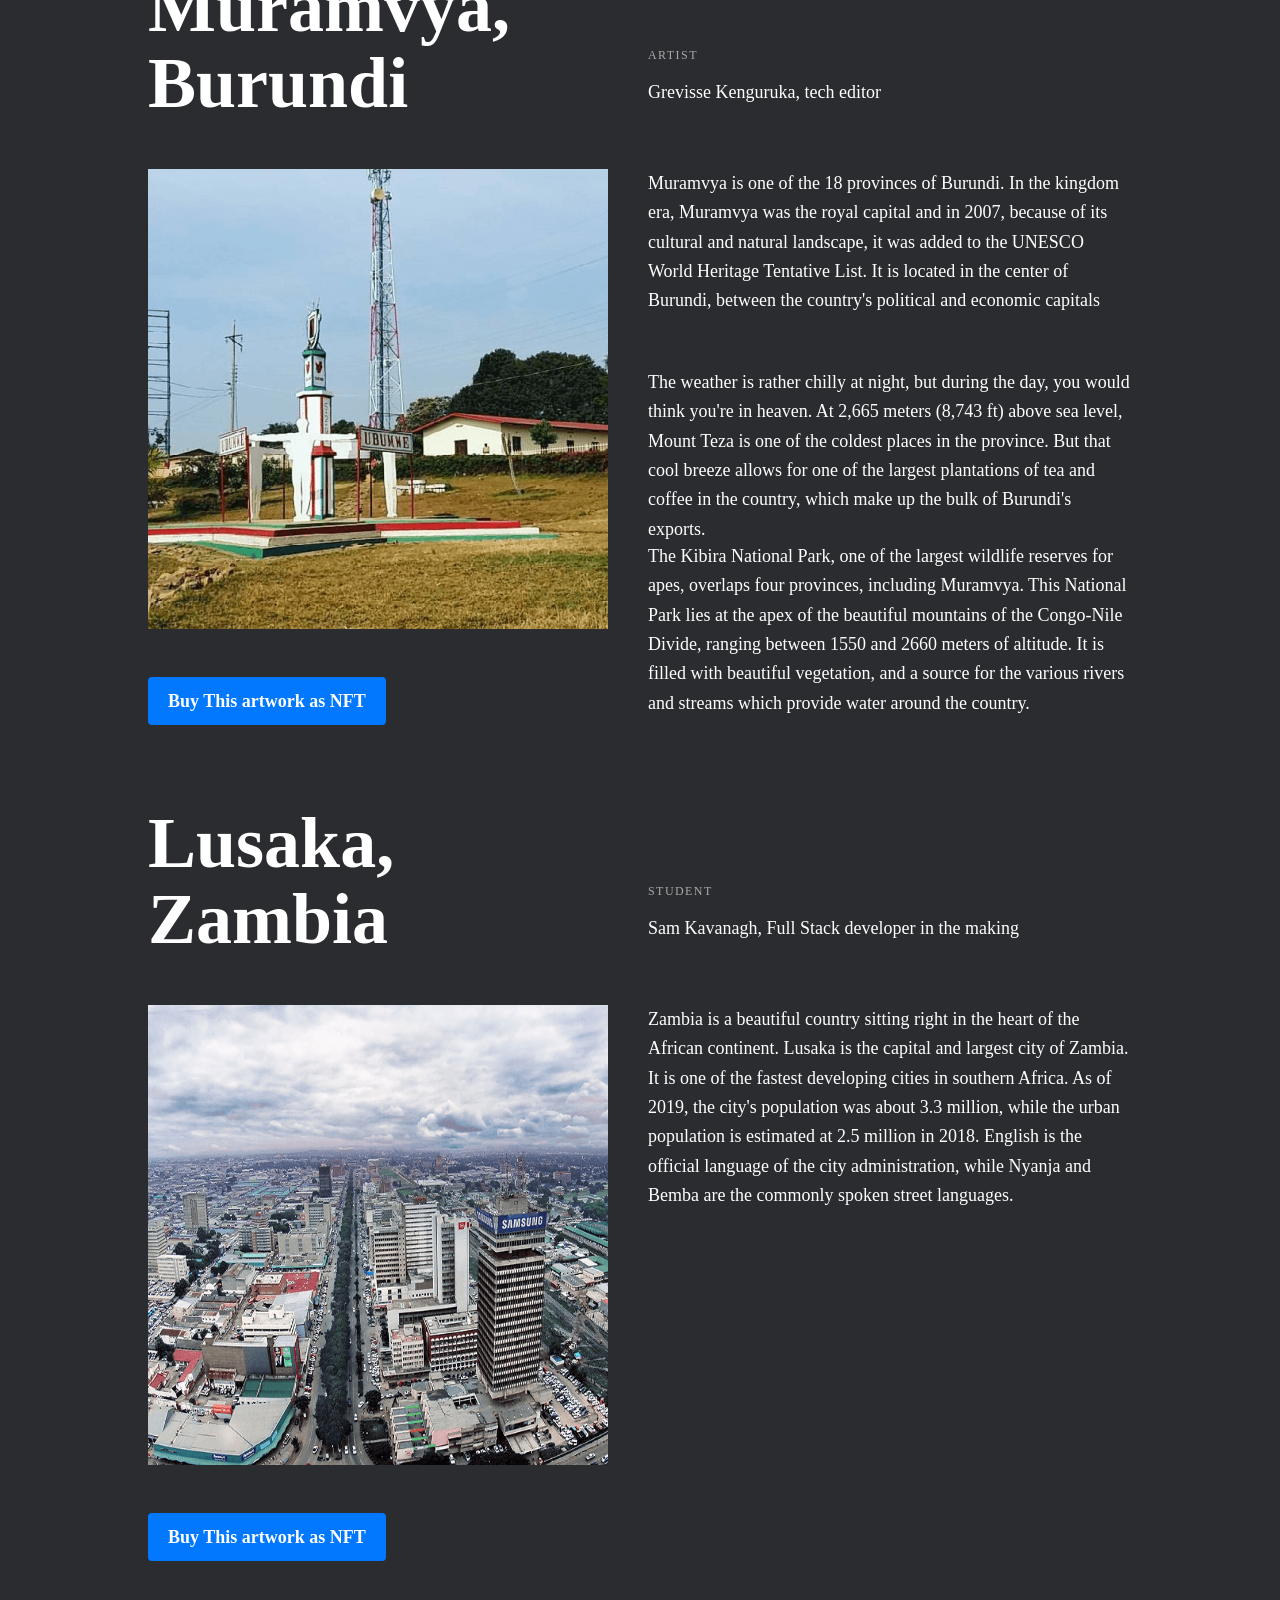
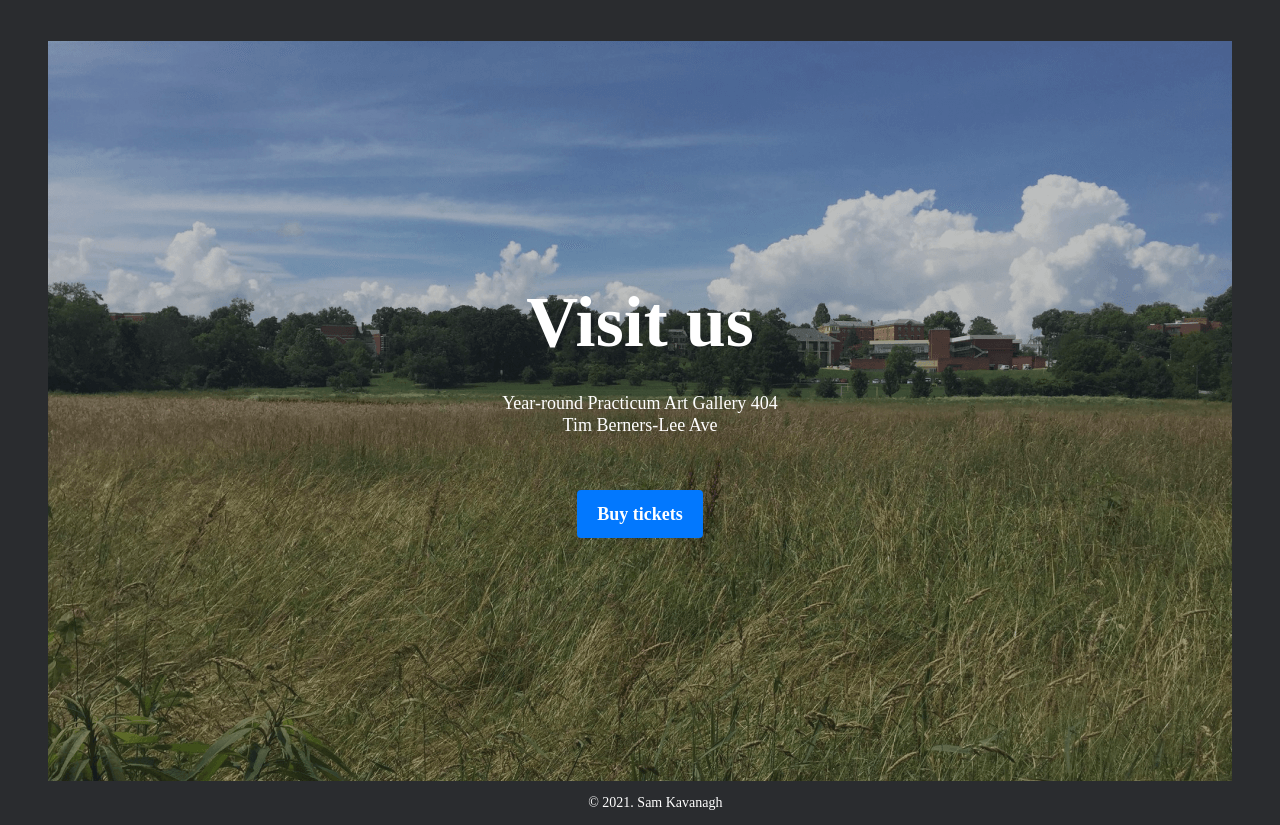
==== commit 96e17a96: "project 3 main" ====
--- a/Downloads/web_project_3-master/web_project_3/index.html
+++ b/Downloads/web_project_3-master/web_project_3/index.html
@@ -16,7 +16,6 @@
             <img class="lead__image" src="images/kalegin-michail-179870-unsplash.png" alt=" Black and white picture landscape picture of the detached houses by the coast with a castle in the distances on a mountain top" />
         </section>
         <section class="intro section_narrow">
-            <div class="intro__container">
                 <h2 class="intro__title">Know the places your online pals come from a little better</h2>
                 <p class="intro__text">Every human being is an artist, a freedom being, called to participate in transforming and reshaping the conditions, thinking, and structures that shape and inform our lives.</p>
                 <p class="intro__text">— Joseph Beuys</p>
@@ -25,7 +24,6 @@
                     effort to making the future tech professionals of this town feel at home. Each of us has a unique story about the place we come from. Feel free to add your own story and a piece of visual art dedicated to your hometown
                     to our collection. No matter where you're from, we're glad that you're our neighbor.
                 </p>
-            </div>
         </section>
         <section class="photo-grid section">
             <img class="photo-grid__item" src="images/__item-7.png" alt="coastal town landsacpe picture" />
@@ -125,7 +123,7 @@
                     <p class="place__url-heading">Student</p>
                     <p class="place__artist">Sam Kavanagh, Full Stack developer in the making</p>
                 </div>
-                <img class="place__image" src="images/__image-2.png" alt="Ariel photo of a lusaka's commerical centre, high rise buildings and roads" />
+                <img class="place__image" src="images/Living-in-Lusaka (1).png" alt="Ariel photo of a lusaka's commerical centre, high rise buildings and roads" />
                 <div class="place__text">
                     <p class="place__paragraph">
                         Zambia is a beautiful country sitting right in the heart of the African continent. Lusaka is the capital and largest city of Zambia. It is one of the fastest developing cities in southern Africa. As of 2019, the
--- a/Downloads/web_project_3-master/web_project_3/pages/index.css
+++ b/Downloads/web_project_3-master/web_project_3/pages/index.css
@@ -21,7 +21,7 @@
 @import url(../blocks/places/place/__title/place__title.css);
 @import url(../blocks/places/place/__website/place__website.css);
 @import url(../blocks/places/place/__url-heading/place__url-heading.css);
-@import url(../blocks/places/place/__artist/
+@import url(../blocks/places/place/__artist/place__artist.css);
 @import url(../blocks/places/place/__image/place__image.css);
 @import url(../blocks/places/place/__text/place__text.css);
 @import url(../blocks/places/place/__paragraph/place__paragraph.css);
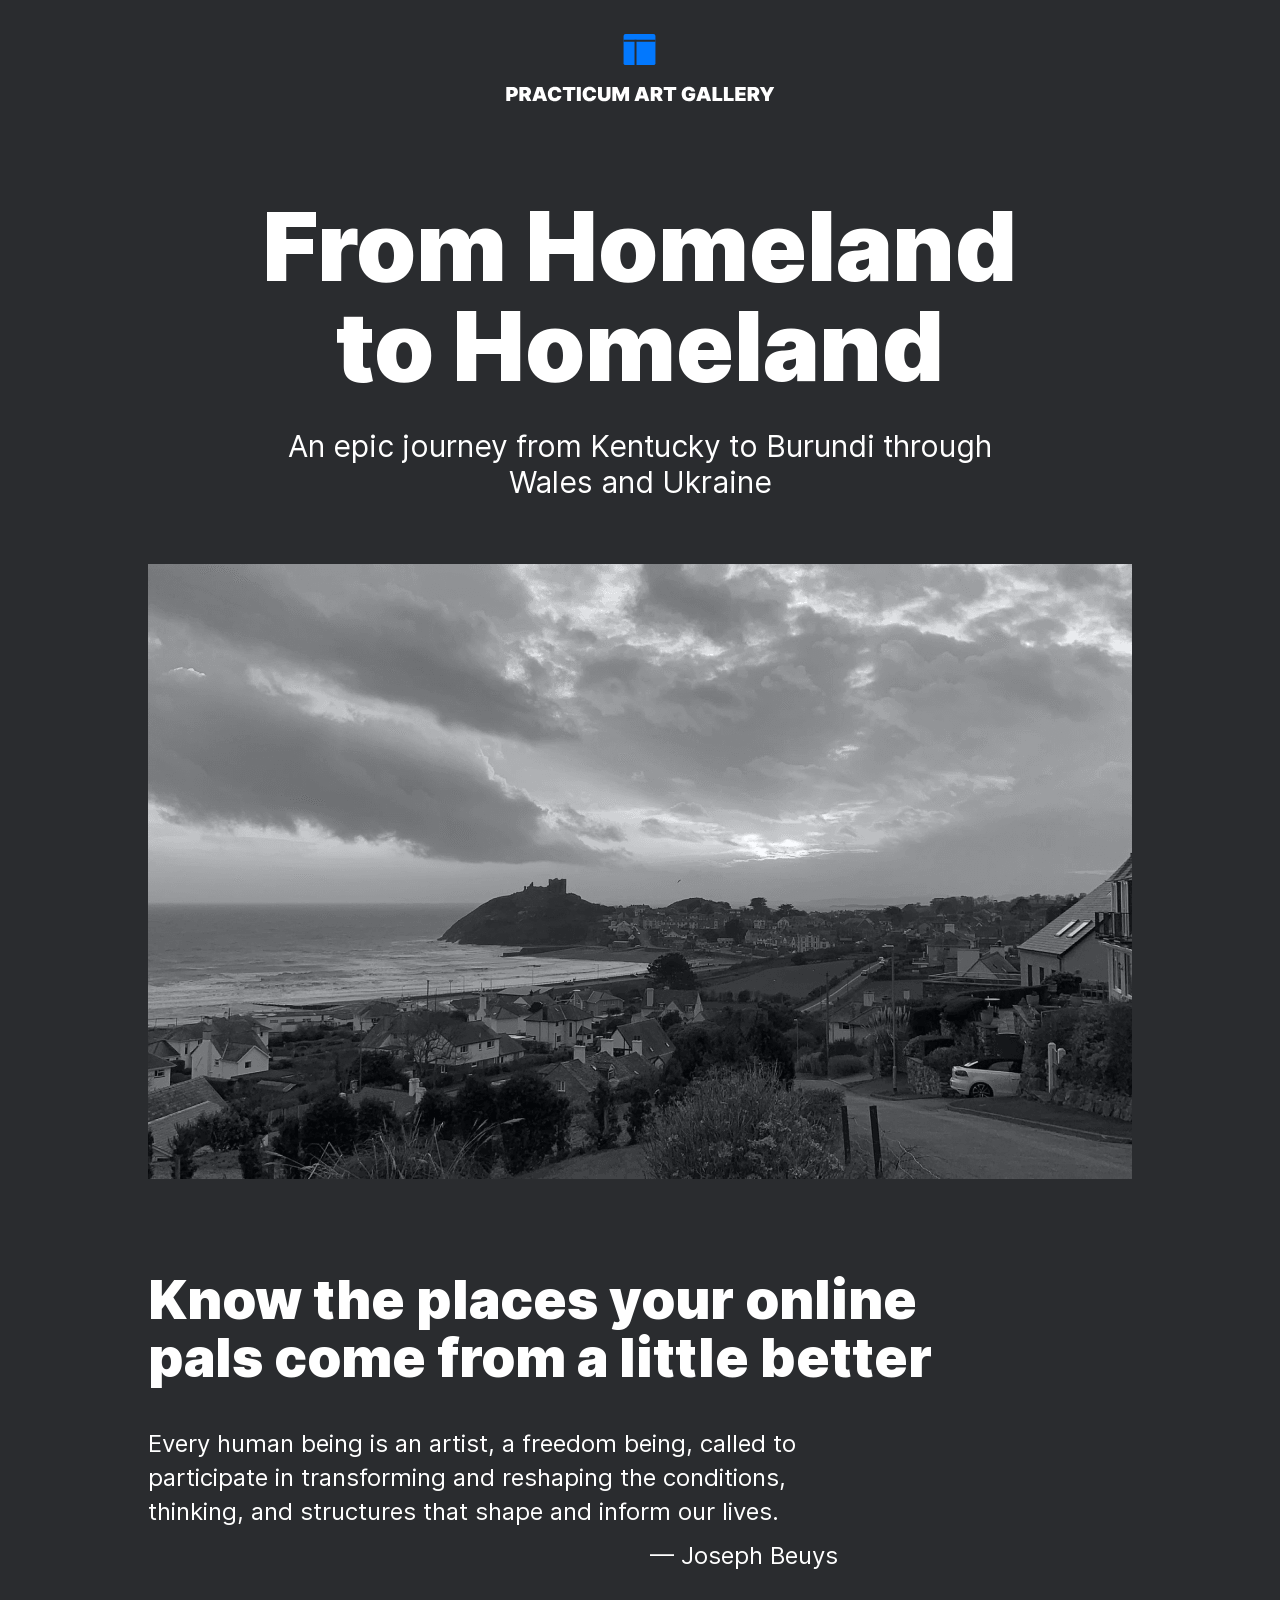
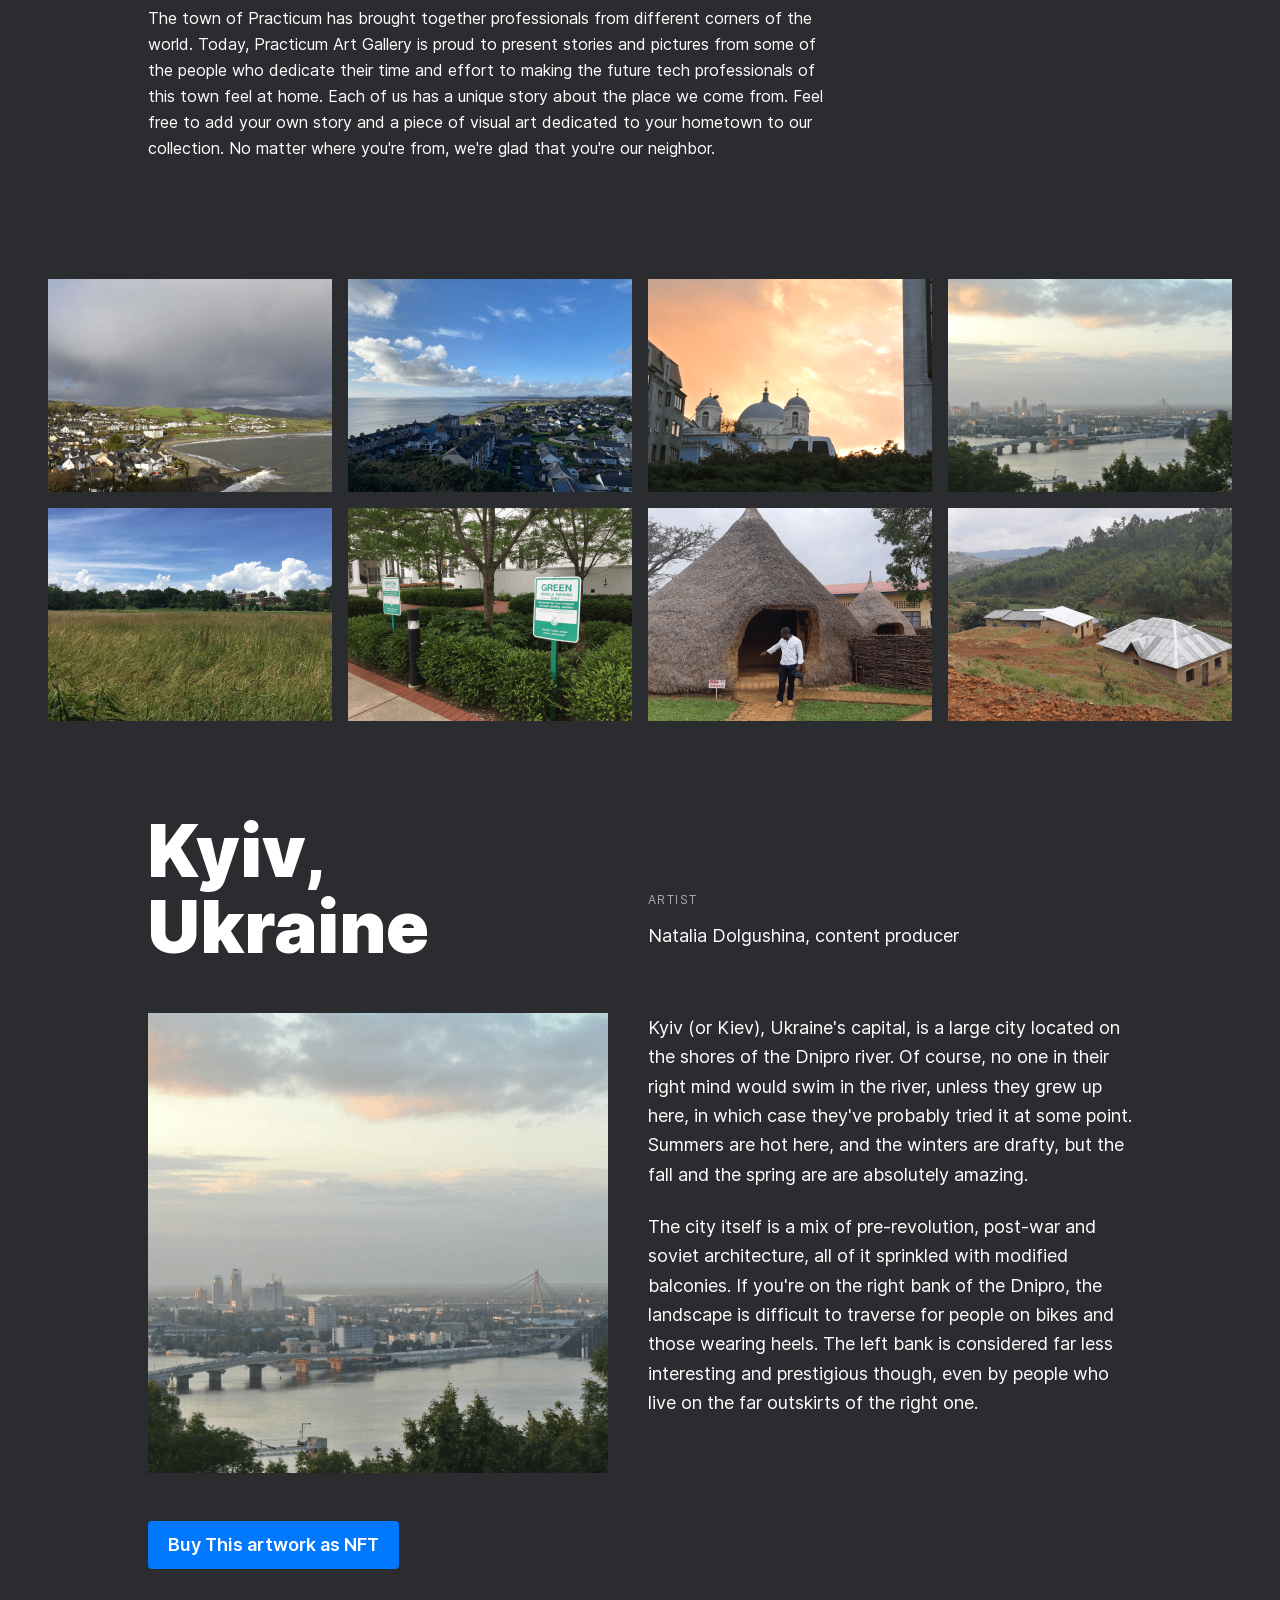
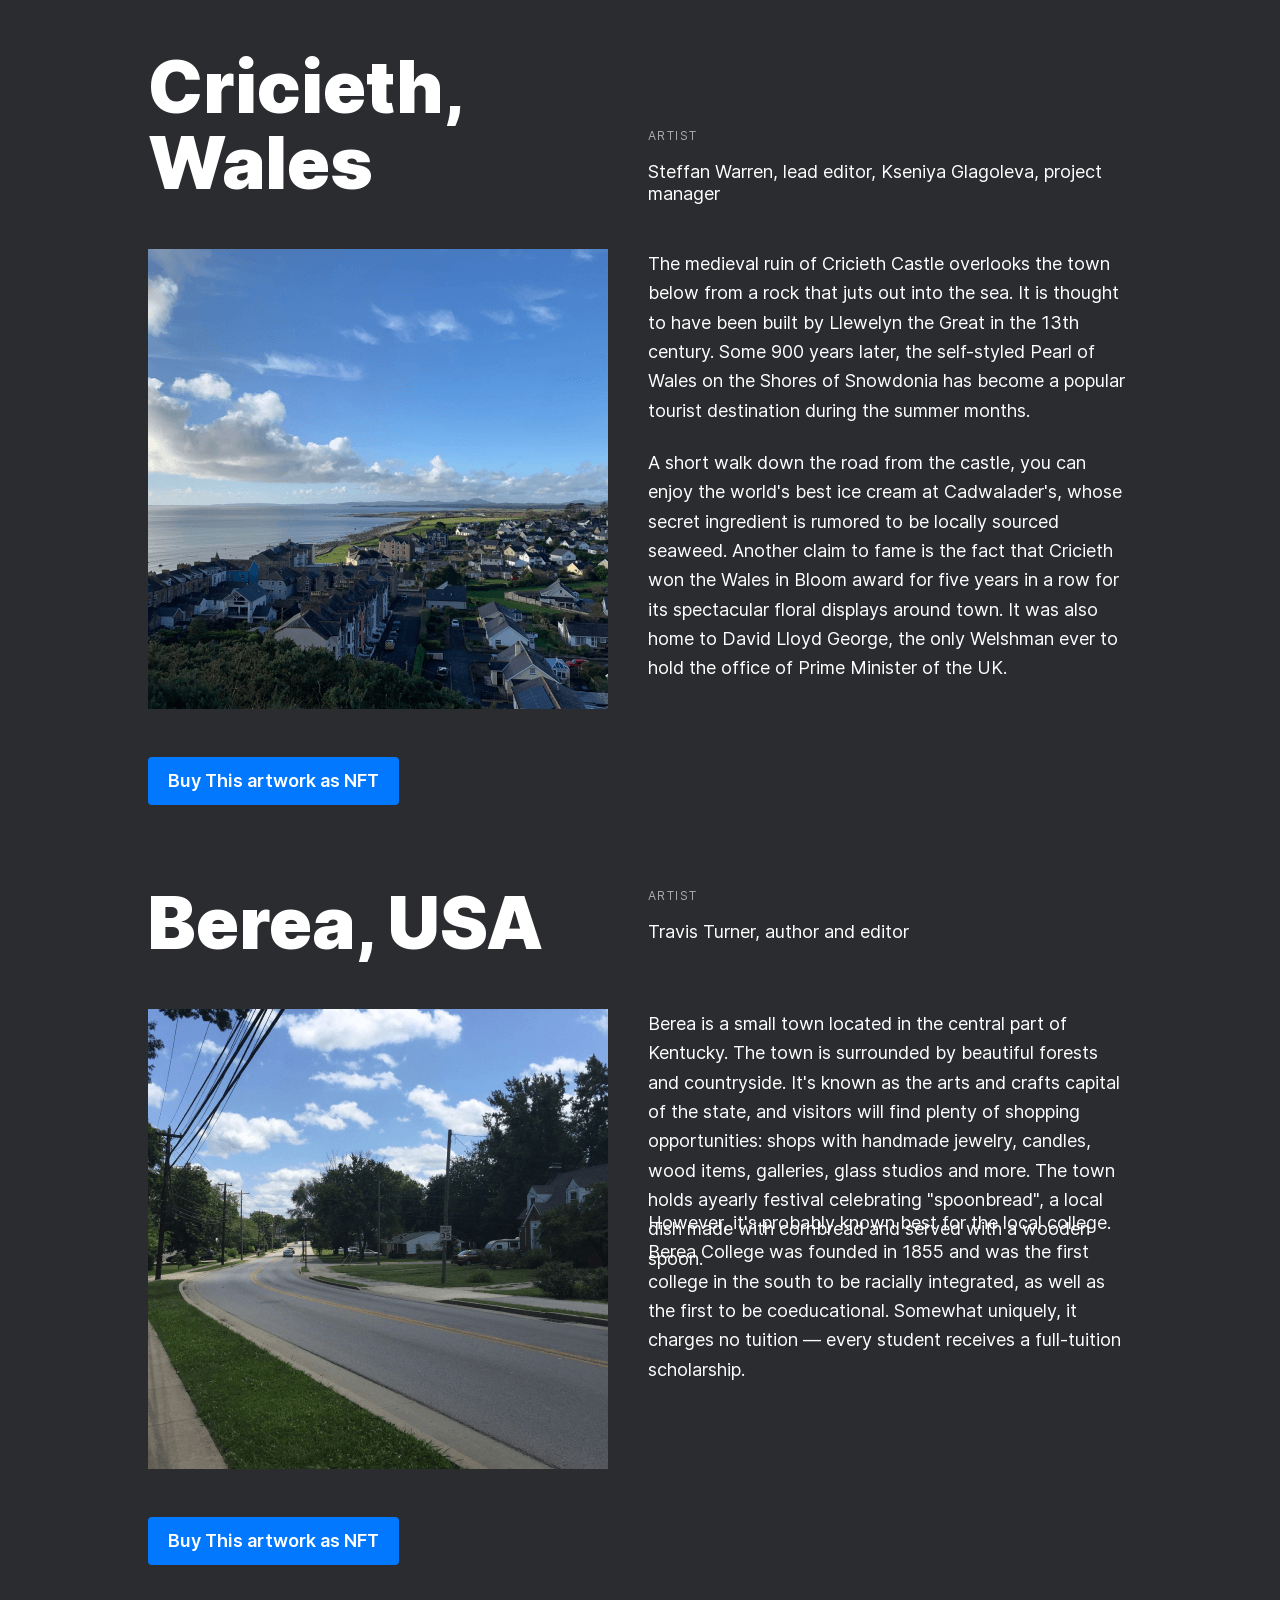
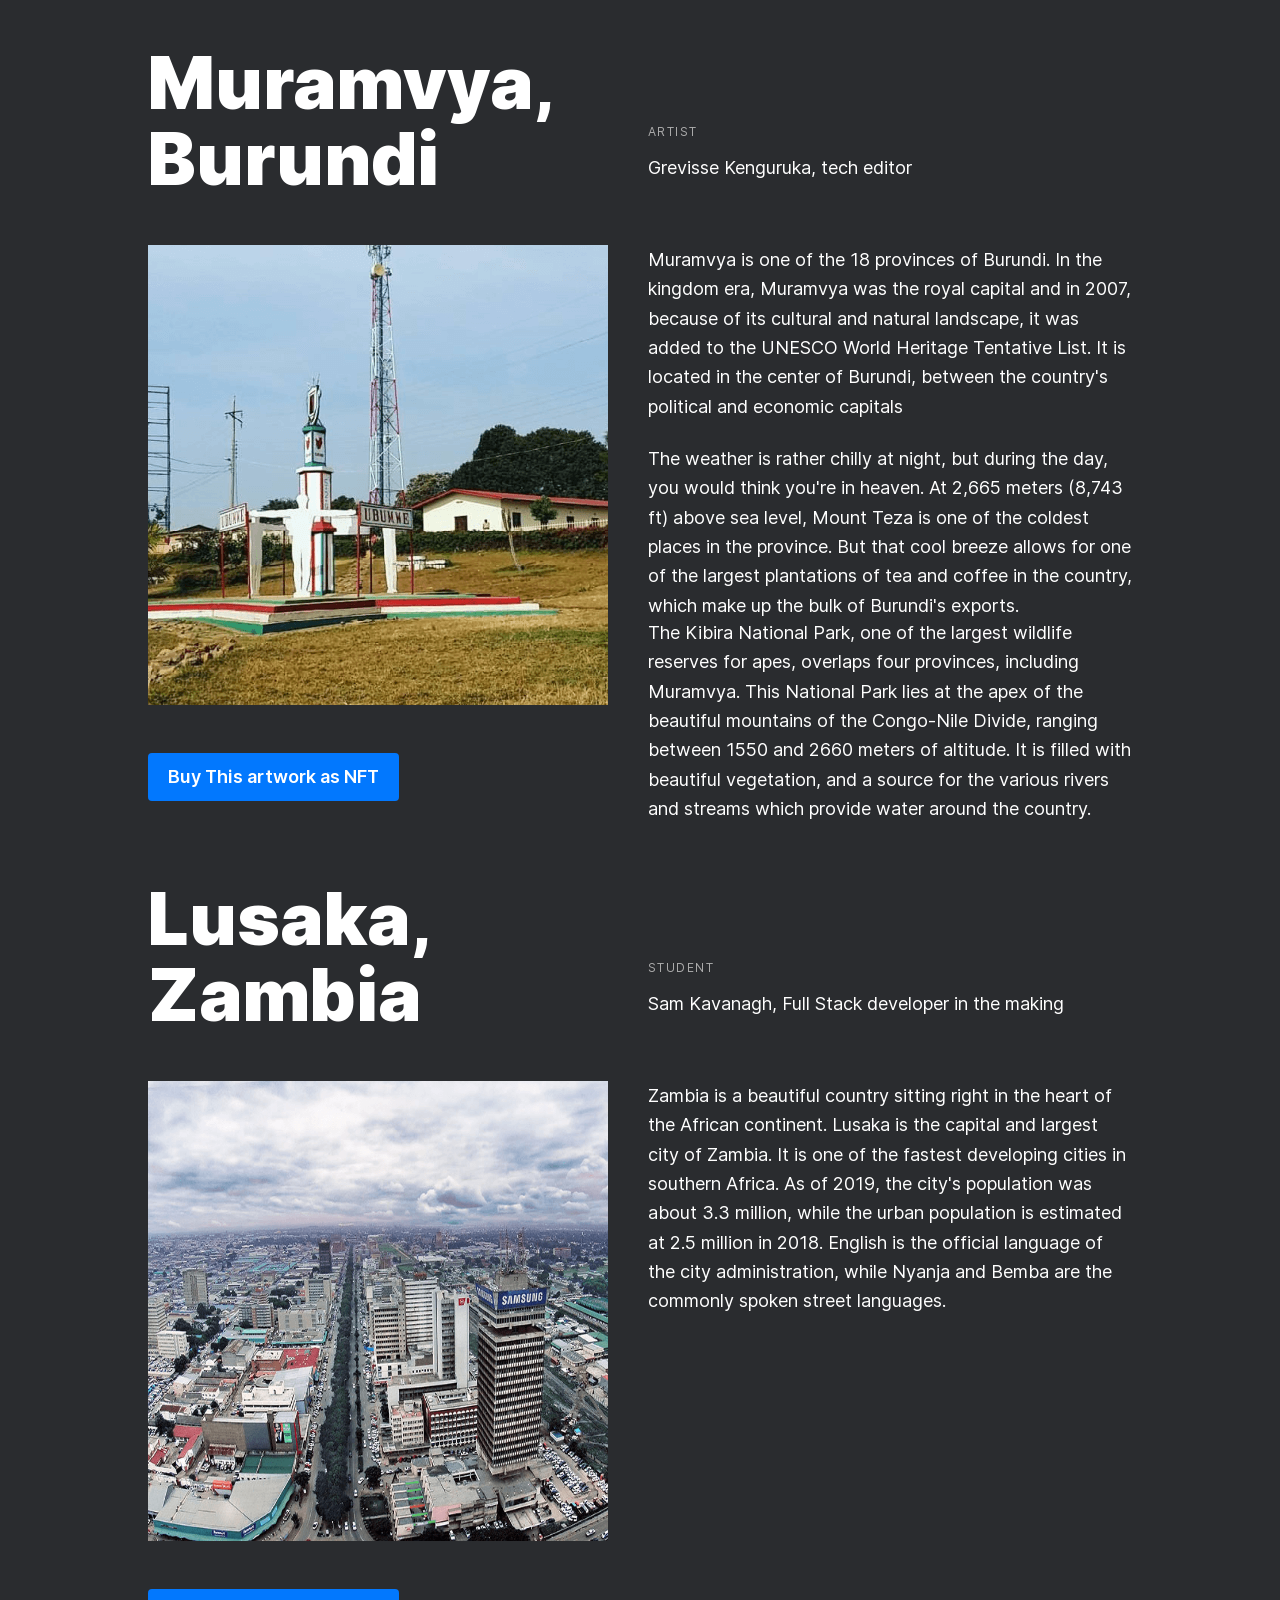
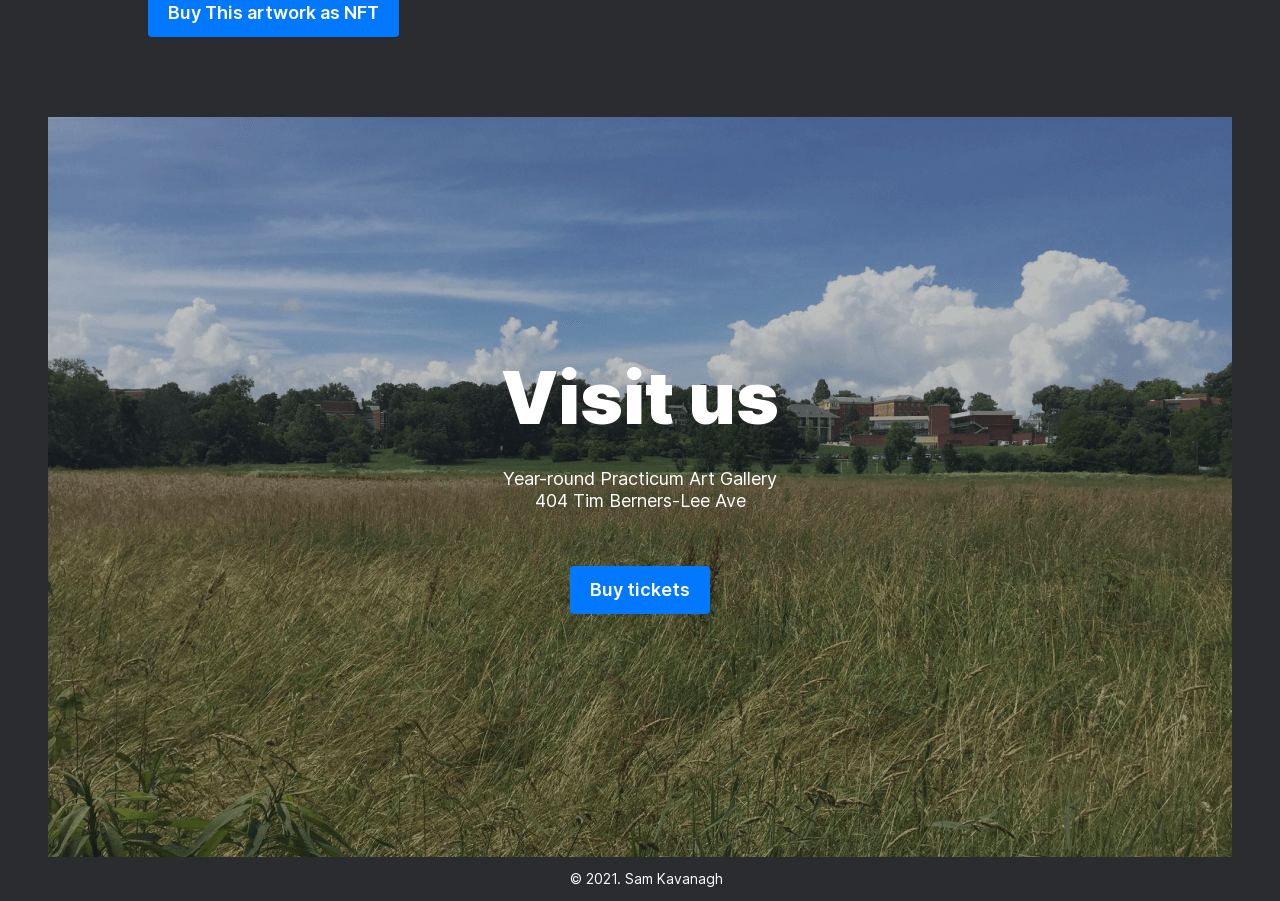
==== commit 0c104a70: "project 3 updates" ====
--- a/Downloads/web_project_3-master/web_project_3/index.html
+++ b/Downloads/web_project_3-master/web_project_3/index.html
@@ -15,17 +15,17 @@
             <p class="lead__subtitle">An epic journey from Kentucky to Burundi through Wales and Ukraine</p>
             <img class="lead__image" src="images/kalegin-michail-179870-unsplash.png" alt=" Black and white picture landscape picture of the detached houses by the coast with a castle in the distances on a mountain top" />
         </section>
-        <section class="intro section_narrow">
-                <h2 class="intro__title">Know the places your online pals come from a little better</h2>
-                <p class="intro__text">Every human being is an artist, a freedom being, called to participate in transforming and reshaping the conditions, thinking, and structures that shape and inform our lives.</p>
-                <p class="intro__text">— Joseph Beuys</p>
-                <p class="intro__text">
-                    The town of Practicum has brought together professionals from different corners of the world. Today, Practicum Art Gallery is proud to present stories and pictures from some of the people who dedicate their time and
-                    effort to making the future tech professionals of this town feel at home. Each of us has a unique story about the place we come from. Feel free to add your own story and a piece of visual art dedicated to your hometown
-                    to our collection. No matter where you're from, we're glad that you're our neighbor.
-                </p>
+        <section class="intro">
+            <h2 class="intro__title">Know the places your online pals come from a little better</h2>
+            <p class="intro__text">Every human being is an artist, a freedom being, called to participate in transforming and reshaping the conditions, thinking, and structures that shape and inform our lives.</p>
+            <p class="intro__text">— Joseph Beuys</p>
+            <p class="intro__text">
+                The town of Practicum has brought together professionals from different corners of the world. Today, Practicum Art Gallery is proud to present stories and pictures from some of the people who dedicate their time and effort
+                to making the future tech professionals of this town feel at home. Each of us has a unique story about the place we come from. Feel free to add your own story and a piece of visual art dedicated to your hometown to our
+                collection. No matter where you're from, we're glad that you're our neighbor.
+            </p>
         </section>
-        <section class="photo-grid section">
+        <section class="photo-grid">
             <img class="photo-grid__item" src="images/__item-7.png" alt="coastal town landsacpe picture" />
             <img class="photo-grid__item" src="images/__item-6.png" alt="coastal town landsacpe picture" />
             <img class="photo-grid__item" src="images/__item-5.png" alt="coastal town landsacpe picture" />
@@ -35,7 +35,7 @@
             <img class="photo-grid__item" src="images/__item-2.png" alt="coastal town landsacpe picture" />
             <img class="photo-grid__item" src="images/__item-3.png" alt="coastal town landsacpe picture" />
         </section>
-        <section class="places section_narrow">
+        <section class="places">
             <article class="place">
                 <h2 class="place__title">Kyiv, Ukraine</h2>
                 <div class="place__website">
@@ -123,7 +123,7 @@
                     <p class="place__url-heading">Student</p>
                     <p class="place__artist">Sam Kavanagh, Full Stack developer in the making</p>
                 </div>
-                <img class="place__image" src="images/Living-in-Lusaka (1).png" alt="Ariel photo of a lusaka's commerical centre, high rise buildings and roads" />
+                <img class="place__image" src="images/Living-in-Lusaka.png" alt="Ariel photo of a lusaka's commerce centre, high rise buildings and roads" />
                 <div class="place__text">
                     <p class="place__paragraph">
                         Zambia is a beautiful country sitting right in the heart of the African continent. Lusaka is the capital and largest city of Zambia. It is one of the fastest developing cities in southern Africa. As of 2019, the
@@ -134,7 +134,7 @@
                 <a class="button" href="https://www.theverge.com/22310188/nft-explainer-what-is-blockchain-crypto-art-faq">Buy This artwork as NFT</a>
             </article>
         </section>
-        <section class="cover section">
+        <section class="cover">
             <h3 class="cover__title">Visit us</h3>
             <p class="cover__subtitle">Year-round Practicum Art Gallery 404 Tim Berners-Lee Ave</p>
             <a class="button cover__button" href="#">Buy tickets</a>
--- a/Downloads/web_project_3-master/web_project_3/pages/index.css
+++ b/Downloads/web_project_3-master/web_project_3/pages/index.css
@@ -1,8 +1,6 @@
 @import url(../vendor/normalize.css);
 @import url(../vendor/fonts/inter.css);
 @import url(../blocks/page/page.css);
-@import url(../blocks/section/section.css);
-@import url(../blocks/section/_narrow/section_narrow.css);
 @import url(../blocks/header/header.css);
 @import url(../blocks/header/__logo/header__logo.css);
 @import url(../blocks/lead/lead.css);
@@ -17,14 +15,14 @@
 @import url(../blocks/photo-grid/photo-grid.css);
 @import url(../blocks/photo-grid/__item/photo-grid__item.css);
 @import url(../blocks/places/places.css);
-@import url(../blocks/places/place.css);
-@import url(../blocks/places/place/__title/place__title.css);
-@import url(../blocks/places/place/__website/place__website.css);
-@import url(../blocks/places/place/__url-heading/place__url-heading.css);
-@import url(../blocks/places/place/__artist/place__artist.css);
-@import url(../blocks/places/place/__image/place__image.css);
-@import url(../blocks/places/place/__text/place__text.css);
-@import url(../blocks/places/place/__paragraph/place__paragraph.css);
+@import url(../blocks/place/place.css);
+@import url(../blocks/place/__title/place__title.css);
+@import url(../blocks/place/__website/place__website.css);
+@import url(../blocks/place/__url-heading/place__url-heading.css);
+@import url(../blocks/place/__artist/place__artist.css);
+@import url(../blocks/place/__image/place__image.css);
+@import url(../blocks/place/__text/place__text.css);
+@import url(../blocks/place/__paragraph/place__paragraph.css);
 @import url(../blocks/button/button.css);
 @import url(../blocks/cover/cover.css);
 @import url(../blocks/cover/__title/cover__title.css);
